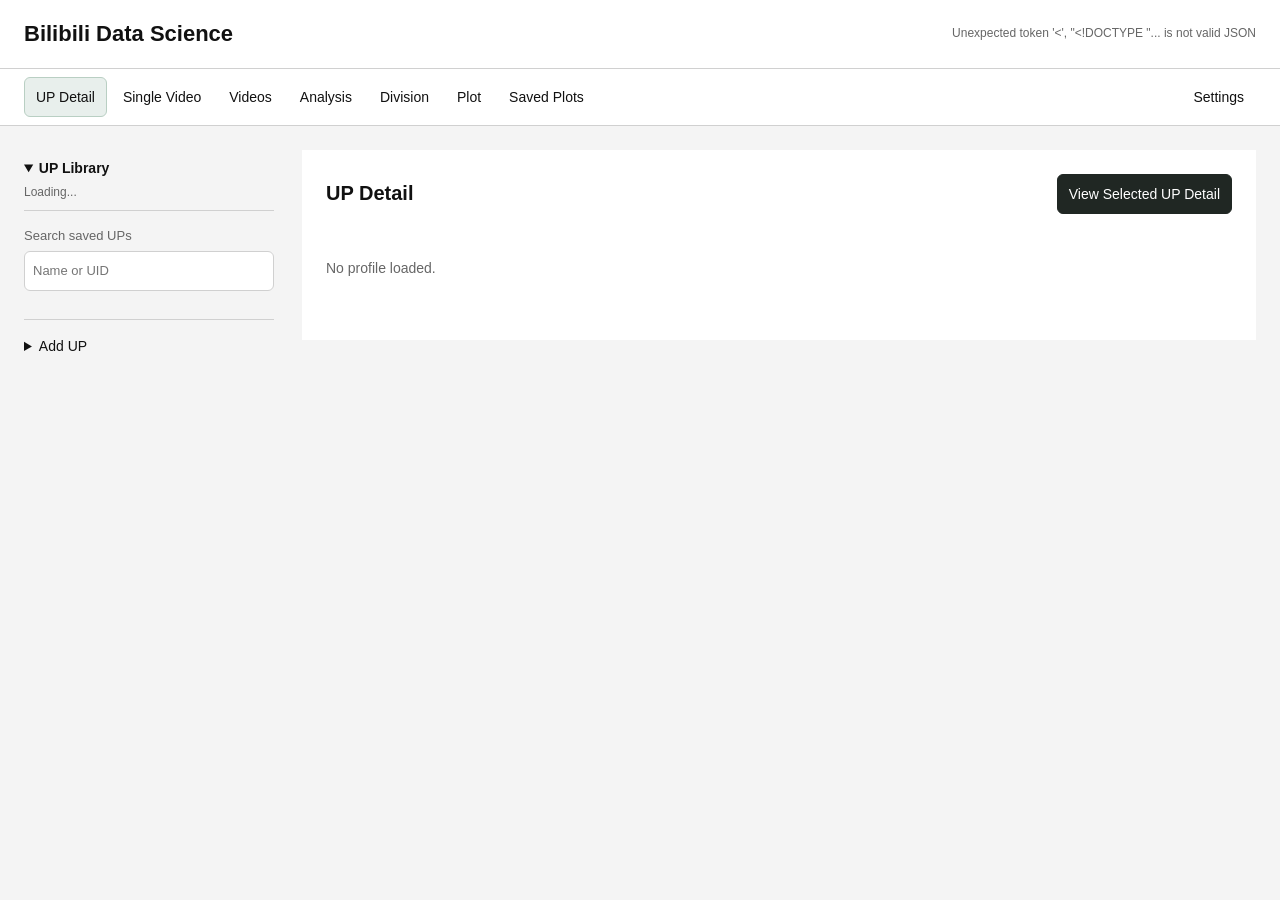
==== templates/dashboard.html @ 92a1ee95 "initial" ====
<!doctype html>
<html lang="en">
<head>
  <meta charset="utf-8">
  <meta name="viewport" content="width=device-width, initial-scale=1">
  <meta name="dev-reload-token" content="__DEV_RELOAD_TOKEN__">
  <title>Bilibili Data Science</title>
  <link rel="stylesheet" href="/static/css/dashboard.css">
</head>
<body>
  <header>
    <h1>Bilibili Data Science</h1>
    <div id="status" class="muted">Loading...</div>
  </header>
  <nav aria-label="Main navigation">
    <button data-panel="up" aria-current="page">UP Detail</button>
    <button data-panel="single-video">Single Video</button>
    <button data-panel="videos">Videos</button>
    <button data-panel="analysis">Analysis</button>
    <button data-panel="division">Division</button>
    <button data-panel="plot">Plot</button>
    <button data-panel="saved-plots">Saved Plots</button>
    <button class="nav-settings" data-panel="settings">Settings</button>
  </nav>
  <main>
    <aside class="stack" aria-label="UP library">
      <details id="up-picker" class="up-picker" open>
        <summary>UP Library <span id="selected" class="muted">Loading...</span></summary>
        <div class="grid">
          <label>Search saved UPs <input id="up-search" placeholder="Name or UID"></label>
          <div id="ups" class="up-list"></div>
        </div>
        <details class="add-up">
          <summary>Add UP</summary>
          <div class="grid">
            <label>Name <input id="new-up-name" placeholder="Display name"></label>
            <label>Space URL or UID <input id="new-up-space" placeholder="https://space.bilibili.com/12345"></label>
            <button id="add-up">Add and Select</button>
          </div>
        </details>
      </details>
    </aside>
    <div class="work">
      <div id="page-feedback" class="progress" role="status" aria-live="polite" hidden></div>
      <section class="selection-card" hidden>
        <h2>Video Selection</h2>
        <div class="grid">
          <label>Selection mode
            <select id="selection-kind">
              <option value="position">Published-time number range</option>
              <option value="published">Published time range</option>
              <option value="metric">Metric value range</option>
            </select>
          </label>
          <div id="selection-position" class="row">
            <label>Start number <input id="position-start" type="number" min="1" value="1"></label>
            <label>End number <input id="position-end" type="number" min="1" value="20"></label>
          </div>
          <div id="selection-published" class="row" hidden>
            <label>Start time <input id="published-start" placeholder="2026-01-01"></label>
            <label>End time <input id="published-end" placeholder="2026-06-05"></label>
          </div>
          <div id="selection-metric" class="row" hidden>
            <label>Metric <select id="metric-field"></select></label>
            <label>Greater than <input id="metric-min" placeholder="100k"></label>
            <label>Less than <input id="metric-max" placeholder="200k"></label>
          </div>
        </div>
        <div id="progress" class="progress" role="status" hidden>Idle.</div>
      </section>
      <section id="panel-up" class="panel active">
        <div class="page-heading"><h2>UP Detail</h2><button id="load-up-detail" class="primary">View Selected UP Detail</button></div>
        <div id="up-detail-result" class="detail-box"></div>
      </section>
      <section id="panel-single-video" class="panel">
        <div class="page-heading"><h2>Single Video Lookup</h2></div>
        <div class="row single-video-form">
          <label>Video link or BV ID
            <input id="single-video-input" placeholder="https://www.bilibili.com/video/BV..." autocomplete="off">
          </label>
          <button id="lookup-single-video" class="primary">Look Up Video</button>
        </div>
        <div id="single-video-progress" class="progress panel-progress" role="status" aria-live="polite" hidden>Idle.</div>
        <div id="single-video-result" class="result" aria-live="polite"></div>
      </section>
      <section id="panel-videos" class="panel">
        <div class="page-heading"><h2>Videos</h2></div>
        <div class="selection-slot"></div>
        <button id="list-videos" class="primary">List Videos</button>
        <div id="videos-progress" class="progress panel-progress" role="status" hidden></div>
        <div id="videos-result" class="result"></div>
      </section>
      <section id="panel-analysis" class="panel">
        <div class="page-heading"><h2>Analysis</h2></div>
        <div class="selection-slot"></div>
        <button id="run-analysis" class="primary">Calculate Mean and Median</button>
        <div id="analysis-progress" class="progress panel-progress" role="status" hidden></div>
        <div id="analysis-result" class="result"></div>
      </section>
      <section id="panel-division" class="panel">
        <div class="page-heading"><h2>Division</h2></div>
        <div class="selection-slot"></div>
        <div class="row controls">
          <label>Mode
            <select id="division-mode">
              <option value="single">Ratio for every selected video</option>
              <option value="aggregate">One ratio for all selected videos</option>
            </select>
          </label>
          <label>Numerator <select id="division-numerator"></select></label>
          <label>Denominator <select id="division-denominator"></select></label>
        </div>
        <button id="run-division" class="primary">Calculate Division</button>
        <div id="division-progress" class="progress panel-progress" role="status" hidden></div>
        <div id="division-result" class="result"></div>
      </section>
      <section id="panel-plot" class="panel">
        <div class="page-heading"><h2>Plot</h2></div>
        <div class="selection-slot"></div>
        <div class="row controls">
          <label>Plot mode
            <select id="plot-mode">
              <option value="field">One video metric</option>
              <option value="quotient">Quotient</option>
            </select>
          </label>
          <label class="plot-field-control">Video metric <select id="plot-field"></select></label>
          <label class="plot-quotient-control" hidden>Numerator <select id="plot-numerator"></select></label>
          <label class="plot-quotient-control" hidden>Denominator <select id="plot-denominator"></select></label>
        </div>
        <button id="run-plot" class="primary">Plot Selected Videos</button>
        <div id="plot-progress" class="progress panel-progress" role="status" aria-live="polite" hidden>Idle.</div>
        <div id="plot-chart" class="chart" tabindex="0" aria-label="Chart"></div>
        <div id="plot-result" class="result"></div>
      </section>
      <section id="panel-saved-plots" class="panel">
        <div class="page-heading"><h2>Saved Plots</h2></div>
        <div id="plots"></div>
      </section>
      <section id="panel-settings" class="panel">
        <div class="page-heading"><h2>Settings</h2></div>
        <div class="settings-columns">
          <div>
            <h3>Sign In</h3>
            <div class="row">
              <button id="start-qr" class="primary">Start QR Sign In</button>
              <button id="check-qr">Check QR Status</button>
              <button id="use-guest">Use Guest Mode</button>
            </div>
            <div id="qr-result" class="result"></div>
          </div>
          <div>
            <h3>Requests</h3>
            <div class="row">
              <label>Requests per second <input id="request-frequency" type="number" min="0.1" step="0.1" value="4"></label>
              <button id="set-frequency">Set Frequency</button>
            </div>
          </div>
        </div>
        <div class="settings-group">
          <h3>Cached Accounts</h3>
          <div id="accounts-result" class="result"></div>
        </div>
        <div class="settings-group">
          <div class="page-heading"><h3>Account Detail</h3><button id="load-account">View Account Detail</button></div>
          <div id="account-result" class="detail-box"></div>
        </div>
        <div class="settings-group">
          <h3>Sign Out &amp; Cache</h3>
          <div class="row">
            <button id="sign-out-keep">Sign Out, Keep Cache</button>
            <button id="sign-out-selected" class="danger">Remove Selected Cache</button>
            <button id="sign-out-all" class="danger">Remove All Caches</button>
          </div>
        </div>
      </section>
    </div>
  </main>
  <script type="module" src="/static/js/app.js"></script>
</body>
</html>
---- static/css/dashboard.css ----
:root {
  color-scheme: light;
  --bg: #f4f4f4;
  --panel: #ffffff;
  --text: #111111;
  --muted: #666666;
  --line: #d0d0d0;
  --accent: #111111;
}
* { box-sizing: border-box; }
body {
  margin: 0;
  font: 14px/1.45 -apple-system, BlinkMacSystemFont, "Segoe UI", sans-serif;
  color: var(--text);
  background: var(--bg);
}
header, nav { background: var(--panel); border-bottom: 1px solid var(--line); }
header { padding: 18px 24px; display: flex; flex-wrap: wrap; gap: 8px 28px; align-items: center; }
#status { margin-left: auto; max-width: 620px; font-size: 12px; overflow-wrap: anywhere; }
h1, h2, h3 { margin: 0; }
h1 { font-size: 22px; font-weight: 650; }
h2 { font-size: 16px; font-weight: 650; }
h3 { font-size: 14px; font-weight: 650; margin: 16px 0 8px; }
nav {
  display: flex;
  gap: 4px;
  padding: 8px 24px;
  position: sticky;
  top: 0;
  z-index: 2;
}
nav button {
  min-height: 40px;
  border-color: transparent;
  white-space: nowrap;
}
main { display: grid; grid-template-columns: 250px minmax(0, 1fr); gap: 28px; padding: 24px; max-width: 1600px; margin: auto; }
section { min-width: 0; }
.page-heading { display: flex; flex-wrap: wrap; gap: 12px 24px; align-items: center; justify-content: space-between; margin-bottom: 20px; }
.page-heading h2 { font-size: 20px; }
.panel { background: var(--panel); padding: 24px; }
.selection-card { border-block: 1px solid var(--line); background: #fafafa; padding: 16px 0; margin-bottom: 20px; }
.selection-card h2 { font-size: 13px; margin-bottom: 12px; color: var(--muted); }
.selection-card > .grid { grid-template-columns: minmax(180px, 1fr) minmax(0, 2fr); align-items: start; }
.selection-slot:empty { display: none; }
.settings-group { border-top: 1px solid var(--line); padding-top: 20px; margin-top: 24px; }
.settings-group h3 { margin: 0 0 12px; }
.settings-columns { display: grid; grid-template-columns: repeat(2, minmax(0, 1fr)); gap: 24px; }
.muted { color: var(--muted); }
.stack { min-width: 0; }
.up-picker { position: sticky; top: 80px; }
summary { cursor: pointer; padding-block: 8px; }
.up-picker > summary { border-bottom: 1px solid var(--line); margin-bottom: 16px; font-weight: 650; }
#selected { display: block; font-size: 12px; font-weight: 400; margin-top: 6px; overflow-wrap: anywhere; }
.add-up { border-top: 1px solid var(--line); margin-top: 16px; padding-top: 8px; }
.add-up .grid { margin-top: 12px; }
.work { min-width: 0; }
.grid { display: grid; gap: 12px; }
.row { display: flex; flex-wrap: wrap; gap: 12px; align-items: end; }
.row > label { flex: 1 1 160px; }
.controls { padding-bottom: 16px; }
.nav-settings { margin-left: auto; }
.actions { display: flex; flex-wrap: wrap; gap: 12px; align-items: center; margin-top: 12px; }
label { display: grid; gap: 6px; color: var(--muted); min-width: 0; font-size: 13px; }
input, select {
  width: 100%; min-width: 0; min-height: 40px;
  border: 1px solid var(--line);
  border-radius: 6px;
  padding: 6px 8px;
  background: #ffffff;
  color: var(--text);
  font: inherit;
}
.detail-box {
  width: 100%;
  overflow-wrap: anywhere;
}
.detail-list { display: grid; grid-template-columns: repeat(2, minmax(0, 1fr)); gap: 20px 28px; margin: 0; }
.detail-list > div { border-bottom: 1px solid var(--line); padding-bottom: 12px; min-width: 0; }
.detail-list dt { color: var(--muted); font-size: 12px; }
.detail-list dd { margin: 6px 0 0; white-space: pre-wrap; font-variant-numeric: tabular-nums; }
.single-video-form { margin-top: 14px; }
.single-video-form label { flex: 1 1 320px; min-width: 0; }
.single-video-form input { width: 100%; min-width: 0; }
main.wide-mode { grid-template-columns: minmax(0, 1fr); max-width: 1240px; }
main.wide-mode > .stack { display: none; }
#single-video-result { max-height: none; overflow: visible; }
.single-video-result { margin-top: 24px; overflow-wrap: anywhere; }
.single-video-heading { display: flex; flex-wrap: wrap; align-items: start; gap: 12px 24px; }
.single-video-heading > div { flex: 1 1 280px; min-width: 0; }
.single-video-heading h3 { font-size: 20px; line-height: 1.4; margin: 0 0 6px; }
.single-video-heading p { margin: 0; }
.single-video-heading a { padding-block: 6px; }
.single-video-stats, .single-video-metadata { display: grid; gap: 16px 24px; margin: 12px 0 0; }
.single-video-stats { grid-template-columns: repeat(3, minmax(0, 1fr)); }
.single-video-metadata { grid-template-columns: repeat(2, minmax(0, 1fr)); }
.single-video-stats > div, .single-video-metadata > div { min-width: 0; }
.single-video-result dt { color: var(--muted); font-size: 13px; }
.single-video-result dd { margin: 4px 0 0; font-variant-numeric: tabular-nums; }
.single-video-stats dd { font-size: 22px; font-weight: 600; }
.single-video-group { border-top: 1px solid var(--line); margin-top: 24px; padding-top: 16px; }
.single-video-group h3 { margin: 0 0 12px; }
.single-video-description { white-space: pre-wrap; overflow-wrap: anywhere; }
.error-message { color: #9f1c1c; }
.up-list { display: grid; max-height: 55vh; overflow: auto; }
.up {
  display: grid;
  grid-template-columns: minmax(0, 1fr) auto;
  gap: 4px 8px;
  padding: 12px 8px;
  border-bottom: 1px solid var(--line);
}
.up strong, .up span { overflow-wrap: anywhere; }
.up span { font-size: 11px; grid-column: 1; }
.up button { grid-column: 2; grid-row: 1 / 3; align-self: center; font-size: 12px; padding-inline: 7px; }
.up.active { background: #e8efec; border-left: 3px solid #31614e; }
button {
  width: fit-content;
  border: 1px solid var(--accent);
  border-radius: 6px;
  background: #ffffff;
  color: #111111;
  padding: 7px 11px;
  margin: 0;
  min-height: 40px; max-width: 100%;
  cursor: pointer;
  font: inherit;
}
nav button { margin: 0; }
.panel > button { margin-block: 4px 16px; }
.primary { background: #202723; color: #ffffff; border-color: #202723; }
.primary:hover { background: #37463d; }
.danger { color: #9f1c1c; border-color: #d9b6b6; }
button:disabled { opacity: 0.55; cursor: wait; }
:focus-visible { outline: 2px solid #31614e; outline-offset: 3px; }
button:hover { background: #eeeeee; }
button[aria-current="page"] { background: #e8efec; border-color: #b9cfc3; }
table {
  width: 100%;
  border-collapse: collapse;
  font-size: 13px;
}
th, td {
  border-bottom: 1px solid var(--line);
  padding: 12px;
  text-align: left;
  vertical-align: top;
}
th { background: #f1f3f2; position: sticky; top: 0; z-index: 1; white-space: nowrap; font-size: 12px; }
td { overflow-wrap: anywhere; min-width: 95px; }
td.numeric { text-align: right; font-variant-numeric: tabular-nums; white-space: nowrap; }
tbody tr:hover { background: #f8faf9; }
.result table { min-width: 560px; }
#videos-result table { min-width: 1080px; }
#videos-result td:first-child, #division-result td:first-child, #plot-result td:first-child { min-width: 200px; max-width: 350px; }
#videos-result td:nth-child(2), #plot-result td:nth-child(2) { min-width: 165px; }
code {
  padding: 2px 5px;
  border-radius: 4px;
  background: #eeeeee;
}
.chart {
  width: 100%;
  background: #ffffff;
  margin-block: 20px;
  overflow: auto;
}
.chart:empty { display: none; }
.chart svg { display: block; width: 100%; min-width: 760px; height: auto; aspect-ratio: 1040 / 430; }
.panel { display: none; }
.panel.active { display: block; }
.result { overflow: auto; max-height: 70vh; margin-top: 16px; }
.result:empty, .detail-box:empty { display: none; }
.empty-state { padding: 24px 0; color: var(--muted); }
.progress {
  min-height: 40px;
  border: 1px solid var(--line);
  border-radius: 6px;
  padding: 7px 9px;
  margin-top: 12px;
  background: #fafafa;
  color: var(--muted);
  overflow-wrap: anywhere;
}
.panel-progress {
  margin: 10px 0 12px;
}
.progress.error-message { color: #9f1c1c; border-color: #d9b6b6; background: #fff6f6; }
.plot-field-control[hidden],
.plot-quotient-control[hidden] { display: none !important; }
.saved-plots-grid {
  display: grid;
  grid-template-columns: repeat(auto-fit, minmax(min(100%, 280px), 1fr));
  gap: 20px;
  align-items: start;
}
.saved-plot {
  display: grid;
  gap: 8px;
  padding: 10px;
  border: 1px solid var(--line);
  border-radius: 6px;
  background: #fafafa;
}
.saved-plot img {
  display: block;
  width: 100%;
  aspect-ratio: 13 / 7;
  object-fit: contain;
  border: 1px solid var(--line);
  background: #ffffff;
}
.saved-plot footer {
  display: grid;
  gap: 4px;
  color: var(--muted);
  overflow-wrap: anywhere;
}
#qr-result img { max-width: min(220px, 100%); height: auto; }
[hidden] { display: none !important; }
@media (max-width: 1050px) {
  main { grid-template-columns: minmax(0, 1fr); gap: 16px; }
  .up-picker { position: static; }
  .up-list { max-height: 240px; }
  .up-picker > summary { margin-bottom: 0; }
  .up-picker[open] > summary { margin-bottom: 16px; }
}
@media (max-width: 700px) {
  header { padding: 16px; }
  #status { margin-left: 0; }
  nav { display: grid; grid-template-columns: repeat(4, minmax(0, 1fr)); padding: 8px; }
  nav button { width: 100%; min-width: 0; padding: 6px 2px; white-space: normal; font-size: 12px; }
  .nav-settings { margin-left: 0; }
  main { padding: 16px; }
  .panel { padding: 16px; }
  .selection-card > .grid, .settings-columns { grid-template-columns: minmax(0, 1fr); }
  .page-heading { align-items: start; }
}
@media (max-width: 480px) {
  .single-video-stats { grid-template-columns: repeat(2, minmax(0, 1fr)); }
  .single-video-metadata { grid-template-columns: minmax(0, 1fr); }
  .detail-list { grid-template-columns: minmax(0, 1fr); }
}
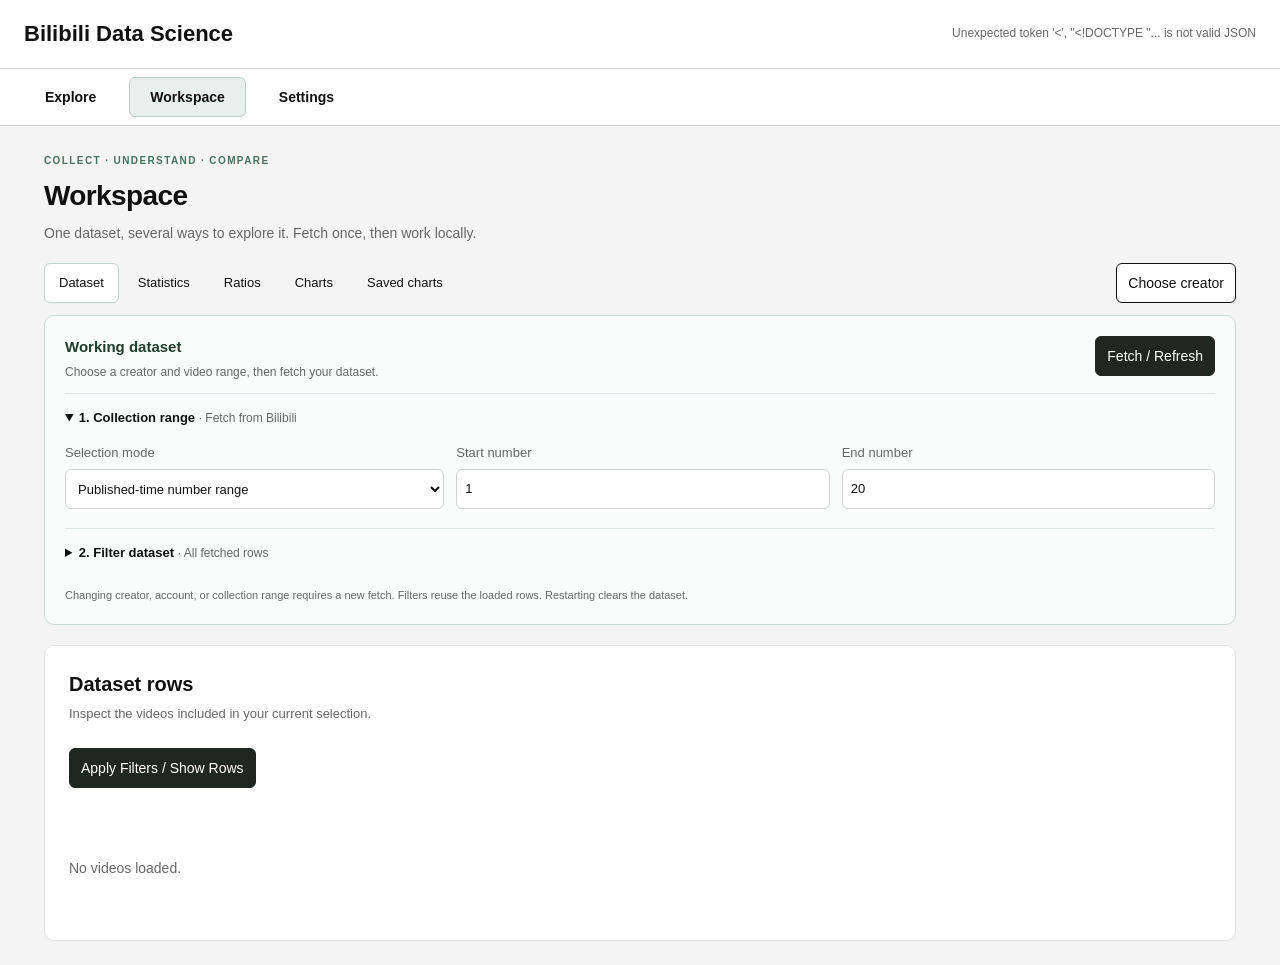
==== commit 40feca74: "main" ====
--- a/templates/dashboard.html
+++ b/templates/dashboard.html
@@ -12,38 +12,48 @@
     <h1>Bilibili Data Science</h1>
     <div id="status" class="muted">Loading...</div>
   </header>
-  <nav aria-label="Main navigation">
-    <button data-panel="up" aria-current="page">UP Detail</button>
-    <button data-panel="single-video">Single Video</button>
-    <button data-panel="videos">Videos</button>
-    <button data-panel="analysis">Analysis</button>
-    <button data-panel="division">Division</button>
-    <button data-panel="plot">Plot</button>
-    <button data-panel="saved-plots">Saved Plots</button>
-    <button class="nav-settings" data-panel="settings">Settings</button>
+  <nav class="main-nav" aria-label="Main navigation">
+    <button data-section="explore">Explore</button>
+    <button data-section="workspace" aria-current="page">Workspace</button>
+    <button data-section="settings">Settings</button>
   </nav>
   <main>
-    <aside class="stack" aria-label="UP library">
-      <details id="up-picker" class="up-picker" open>
-        <summary>UP Library <span id="selected" class="muted">Loading...</span></summary>
-        <div class="grid">
-          <label>Search saved UPs <input id="up-search" placeholder="Name or UID"></label>
-          <div id="ups" class="up-list"></div>
-        </div>
-        <details class="add-up">
-          <summary>Add UP</summary>
-          <div class="grid">
-            <label>Name <input id="new-up-name" placeholder="Display name"></label>
-            <label>Space URL or UID <input id="new-up-space" placeholder="https://space.bilibili.com/12345"></label>
-            <button id="add-up">Add and Select</button>
-          </div>
-        </details>
-      </details>
-    </aside>
     <div class="work">
       <div id="page-feedback" class="progress" role="status" aria-live="polite" hidden></div>
-      <section class="selection-card" hidden>
-        <h2>Video Selection</h2>
+      <div class="workspace-heading">
+        <div><p id="section-eyebrow" class="eyebrow">COLLECT · UNDERSTAND · COMPARE</p><h2 id="section-title">Workspace</h2>
+        <p id="section-description" class="muted">One dataset, several ways to explore it. Fetch once, then work locally.</p></div>
+      </div>
+      <div class="workspace-tool-row">
+      <nav class="tool-nav" aria-label="Workspace tools" data-tools="workspace">
+        <button data-panel="videos" aria-current="page">Dataset</button>
+        <button data-panel="analysis">Statistics</button>
+        <button data-panel="division">Ratios</button>
+        <button data-panel="plot">Charts</button>
+        <button data-panel="saved-plots">Saved charts</button>
+      </nav>
+      <nav class="tool-nav" aria-label="Explore tools" data-tools="explore" hidden>
+        <button data-panel="creators">Creators</button>
+        <button data-panel="creator">Creator profile</button>
+        <button data-panel="single-video">Single video</button>
+      </nav>
+          <div class="creator-switcher">
+            <button id="open-library" type="button" aria-expanded="false" aria-controls="creator-menu">Choose creator</button>
+            <div id="creator-menu" class="creator-menu" hidden>
+              <label>Find a creator <input id="creator-search" type="search" placeholder="Name or UID" autocomplete="off"></label>
+              <div id="creator-menu-feedback" class="progress" role="status" aria-live="polite" hidden></div>
+              <div id="creator-options" class="creator-options"></div>
+              <button id="manage-creators" type="button">Add / manage creators</button>
+            </div>
+          </div>
+      </div>
+      <div class="menu-history"><button id="menu-back" type="button" hidden>← Back</button><span id="menu-back-hint" class="muted" hidden>Click unused page space to go back.</span></div>
+      <section class="selection-card" aria-label="Working dataset">
+        <div class="dataset-heading"><div><h2>Working dataset</h2>
+        <p id="dataset-status" class="muted" role="status">Choose a creator and video range, then fetch your dataset.</p></div>
+        <button id="fetch-dataset" type="button" class="primary">Fetch / Refresh</button></div>
+        <details id="dataset-source" open>
+        <summary>1. Collection range <span class="muted">· Fetch from Bilibili</span></summary>
         <div class="grid">
           <label>Selection mode
             <select id="selection-kind">
@@ -66,11 +76,32 @@
             <label>Less than <input id="metric-max" placeholder="200k"></label>
           </div>
         </div>
+        </details>
+        <details id="dataset-filters">
+        <summary>2. Filter dataset <span id="filter-summary" class="muted">· All fetched rows</span></summary>
+        <div class="row"><label>Minimum views (inclusive)<input id="local-min-views" type="number" min="0" step="1" placeholder="No minimum"></label><label>Maximum views (inclusive)<input id="local-max-views" type="number" min="0" step="1" placeholder="No maximum"></label></div>
+        <p class="muted">Local filters apply to the fetched selection without requests. Leave blank to include all fetched rows.</p>
+        </details>
+        <p class="dataset-help muted">Changing creator, account, or collection range requires a new fetch. Filters reuse the loaded rows. Restarting clears the dataset.</p>
         <div id="progress" class="progress" role="status" hidden>Idle.</div>
       </section>
-      <section id="panel-up" class="panel active">
-        <div class="page-heading"><h2>UP Detail</h2><button id="load-up-detail" class="primary">View Selected UP Detail</button></div>
-        <div id="up-detail-result" class="detail-box"></div>
+      <section id="panel-creators" class="panel">
+        <div class="page-heading"><div><h2>Creators</h2><p class="muted">Find, select, or add a creator for your workspace.</p></div></div>
+        <p id="selected" class="muted" role="status">No creator selected.</p>
+        <label>Search saved creators <input id="creator-library-search" type="search" placeholder="Name or UID"></label>
+        <div id="creators" class="creator-list"></div>
+        <details id="add-creator-form" class="add-creator">
+          <summary>Add creator</summary>
+          <div class="grid">
+            <label>Name <input id="new-creator-name" placeholder="Display name"></label>
+            <label>Space URL or UID <input id="new-creator-space" placeholder="https://space.bilibili.com/12345"></label>
+            <button id="add-creator">Add and Select</button>
+          </div>
+        </details>
+      </section>
+      <section id="panel-creator" class="panel">
+        <div class="page-heading"><h2>Creator profile</h2><button id="load-creator-detail" class="primary">View Selected Creator Detail</button></div>
+        <div id="creator-detail-result" class="detail-box"></div>
       </section>
       <section id="panel-single-video" class="panel">
         <div class="page-heading"><h2>Single Video Lookup</h2></div>
@@ -78,28 +109,26 @@
           <label>Video link or BV ID
             <input id="single-video-input" placeholder="https://www.bilibili.com/video/BV..." autocomplete="off">
           </label>
-          <button id="lookup-single-video" class="primary">Look Up Video</button>
+          <button id="lookup-single-video" class="primary">Fetch Video</button>
         </div>
         <div id="single-video-progress" class="progress panel-progress" role="status" aria-live="polite" hidden>Idle.</div>
         <div id="single-video-result" class="result" aria-live="polite"></div>
       </section>
-      <section id="panel-videos" class="panel">
-        <div class="page-heading"><h2>Videos</h2></div>
-        <div class="selection-slot"></div>
-        <button id="list-videos" class="primary">List Videos</button>
+      <section id="panel-videos" class="panel active">
+        <div class="page-heading"><div><h2>Dataset rows</h2><p class="muted">Inspect the videos included in your current selection.</p></div></div>
+        <button id="list-videos" class="primary">Apply Filters / Show Rows</button>
         <div id="videos-progress" class="progress panel-progress" role="status" hidden></div>
         <div id="videos-result" class="result"></div>
       </section>
       <section id="panel-analysis" class="panel">
-        <div class="page-heading"><h2>Analysis</h2></div>
-        <div class="selection-slot"></div>
-        <button id="run-analysis" class="primary">Calculate Mean and Median</button>
+        <div class="page-heading"><div><h2>Statistics &amp; engagement</h2><p class="muted">Understand the distribution, spot unusual results, and compare interaction ratios.</p></div></div>
+        <div class="row controls"><label>Distribution metric <select id="analysis-field"></select></label>
+        <button id="run-analysis" class="primary">Analyze Dataset</button></div>
         <div id="analysis-progress" class="progress panel-progress" role="status" hidden></div>
         <div id="analysis-result" class="result"></div>
       </section>
       <section id="panel-division" class="panel">
-        <div class="page-heading"><h2>Division</h2></div>
-        <div class="selection-slot"></div>
+        <div class="page-heading"><div><h2>Custom ratios</h2><p class="muted">Compare two metrics per video or across eligible rows.</p></div></div>
         <div class="row controls">
           <label>Mode
             <select id="division-mode">
@@ -110,13 +139,12 @@
           <label>Numerator <select id="division-numerator"></select></label>
           <label>Denominator <select id="division-denominator"></select></label>
         </div>
-        <button id="run-division" class="primary">Calculate Division</button>
+        <button id="run-division" class="primary">Calculate Ratio</button>
         <div id="division-progress" class="progress panel-progress" role="status" hidden></div>
         <div id="division-result" class="result"></div>
       </section>
       <section id="panel-plot" class="panel">
-        <div class="page-heading"><h2>Plot</h2></div>
-        <div class="selection-slot"></div>
+        <div class="page-heading"><div><h2>Charts</h2><p class="muted">Explore metrics by publication date and save a chart when you need it.</p></div></div>
         <div class="row controls">
           <label>Plot mode
             <select id="plot-mode">
@@ -130,11 +158,35 @@
         </div>
         <button id="run-plot" class="primary">Plot Selected Videos</button>
         <div id="plot-progress" class="progress panel-progress" role="status" aria-live="polite" hidden>Idle.</div>
-        <div id="plot-chart" class="chart" tabindex="0" aria-label="Chart"></div>
-        <div id="plot-result" class="result"></div>
+        <div id="plot-workspace" hidden>
+          <div class="plot-heading">
+            <div><h3 id="plot-title">Plot</h3><p id="plot-context" class="muted"></p></div>
+            <button id="save-plot" title="Save the full plot to Saved Plots" disabled><span data-plot-icon="save"></span>Save PNG</button>
+          </div>
+          <p id="plot-save-status" class="muted" role="status"></p>
+          <dl id="plot-summary" class="plot-summary"></dl>
+          <div class="plot-toolbar">
+            <div class="plot-ranges" role="group" aria-label="Published-time range">
+              <button data-plot-range="30" aria-pressed="false" disabled>1M</button>
+              <button data-plot-range="90" aria-pressed="false" disabled>3M</button>
+              <button data-plot-range="365" aria-pressed="false" disabled>1Y</button>
+              <button data-plot-range="all" aria-pressed="true" disabled>All</button>
+            </div>
+            <select id="plot-style" aria-label="Chart style"><option value="line">Line</option><option value="bar">Bars</option></select>
+            <div class="plot-tools" role="group" aria-label="Chart tools">
+              <button id="plot-zoom-in" class="icon-button" title="Zoom in" aria-label="Zoom in" disabled><span data-plot-icon="zoom-in"></span></button>
+              <button id="plot-zoom-out" class="icon-button" title="Zoom out" aria-label="Zoom out" disabled><span data-plot-icon="zoom-out"></span></button>
+              <button id="plot-reset" class="icon-button" title="Reset chart range" aria-label="Reset chart range" disabled><span data-plot-icon="reset"></span></button>
+              <button id="download-plot" class="icon-button" title="Download current chart view" aria-label="Download current chart view" disabled><span data-plot-icon="download"></span></button>
+            </div>
+          </div>
+          <div id="plot-chart" class="chart" tabindex="0" aria-label="Chart"></div>
+          <div id="plot-inspection" class="plot-inspection"></div>
+        </div>
+        <details class="plot-data"><summary id="plot-data-label">Data</summary><div id="plot-result" class="result"></div></details>
       </section>
       <section id="panel-saved-plots" class="panel">
-        <div class="page-heading"><h2>Saved Plots</h2></div>
+        <div class="page-heading"><h2>Saved charts</h2></div>
         <div id="plots"></div>
       </section>
       <section id="panel-settings" class="panel">
--- a/static/css/dashboard.css
+++ b/static/css/dashboard.css
@@ -10,6 +10,7 @@
 * { box-sizing: border-box; }
 body {
   margin: 0;
+  min-height: 100vh;
   font: 14px/1.45 -apple-system, BlinkMacSystemFont, "Segoe UI", sans-serif;
   color: var(--text);
   background: var(--bg);
@@ -34,7 +35,7 @@
   border-color: transparent;
   white-space: nowrap;
 }
-main { display: grid; grid-template-columns: 250px minmax(0, 1fr); gap: 28px; padding: 24px; max-width: 1600px; margin: auto; }
+main { display: grid; grid-template-columns: minmax(0, 1fr); gap: 28px; padding: 24px; max-width: 1240px; margin: auto; }
 section { min-width: 0; }
 .page-heading { display: flex; flex-wrap: wrap; gap: 12px 24px; align-items: center; justify-content: space-between; margin-bottom: 20px; }
 .page-heading h2 { font-size: 20px; }
@@ -42,18 +43,15 @@
 .selection-card { border-block: 1px solid var(--line); background: #fafafa; padding: 16px 0; margin-bottom: 20px; }
 .selection-card h2 { font-size: 13px; margin-bottom: 12px; color: var(--muted); }
 .selection-card > .grid { grid-template-columns: minmax(180px, 1fr) minmax(0, 2fr); align-items: start; }
-.selection-slot:empty { display: none; }
 .settings-group { border-top: 1px solid var(--line); padding-top: 20px; margin-top: 24px; }
 .settings-group h3 { margin: 0 0 12px; }
 .settings-columns { display: grid; grid-template-columns: repeat(2, minmax(0, 1fr)); gap: 24px; }
 .muted { color: var(--muted); }
 .stack { min-width: 0; }
-.up-picker { position: sticky; top: 80px; }
 summary { cursor: pointer; padding-block: 8px; }
-.up-picker > summary { border-bottom: 1px solid var(--line); margin-bottom: 16px; font-weight: 650; }
-#selected { display: block; font-size: 12px; font-weight: 400; margin-top: 6px; overflow-wrap: anywhere; }
-.add-up { border-top: 1px solid var(--line); margin-top: 16px; padding-top: 8px; }
-.add-up .grid { margin-top: 12px; }
+#selected { display: block; font-size: 12px; font-weight: 400; margin-top: 6px; white-space: nowrap; overflow: hidden; text-overflow: ellipsis; }
+.add-creator { border-top: 1px solid var(--line); margin-top: 16px; padding-top: 8px; }
+.add-creator .grid { margin-top: 12px; }
 .work { min-width: 0; }
 .grid { display: grid; gap: 12px; }
 .row { display: flex; flex-wrap: wrap; gap: 12px; align-items: end; }
@@ -82,8 +80,6 @@
 .single-video-form { margin-top: 14px; }
 .single-video-form label { flex: 1 1 320px; min-width: 0; }
 .single-video-form input { width: 100%; min-width: 0; }
-main.wide-mode { grid-template-columns: minmax(0, 1fr); max-width: 1240px; }
-main.wide-mode > .stack { display: none; }
 #single-video-result { max-height: none; overflow: visible; }
 .single-video-result { margin-top: 24px; overflow-wrap: anywhere; }
 .single-video-heading { display: flex; flex-wrap: wrap; align-items: start; gap: 12px 24px; }
@@ -102,18 +98,18 @@
 .single-video-group h3 { margin: 0 0 12px; }
 .single-video-description { white-space: pre-wrap; overflow-wrap: anywhere; }
 .error-message { color: #9f1c1c; }
-.up-list { display: grid; max-height: 55vh; overflow: auto; }
-.up {
+.creator-list { display: grid; max-height: 55vh; overflow: auto; }
+.creator {
   display: grid;
   grid-template-columns: minmax(0, 1fr) auto;
   gap: 4px 8px;
   padding: 12px 8px;
   border-bottom: 1px solid var(--line);
 }
-.up strong, .up span { overflow-wrap: anywhere; }
-.up span { font-size: 11px; grid-column: 1; }
-.up button { grid-column: 2; grid-row: 1 / 3; align-self: center; font-size: 12px; padding-inline: 7px; }
-.up.active { background: #e8efec; border-left: 3px solid #31614e; }
+.creator strong, .creator span { overflow-wrap: anywhere; }
+.creator span { font-size: 11px; grid-column: 1; }
+.creator button { grid-column: 2; grid-row: 1 / 3; align-self: center; font-size: 12px; padding-inline: 7px; }
+.creator.active { background: #e8efec; box-shadow: inset 3px 0 #31614e; }
 button {
   width: fit-content;
   border: 1px solid var(--accent);
@@ -160,13 +156,36 @@
   background: #eeeeee;
 }
 .chart {
+  position: relative;
+  overflow: hidden;
   width: 100%;
+  height: 480px;
   background: #ffffff;
-  margin-block: 20px;
-  overflow: auto;
-}
-.chart:empty { display: none; }
-.chart svg { display: block; width: 100%; min-width: 760px; height: auto; aspect-ratio: 1040 / 430; }
+  margin-block: 8px;
+}
+.plot-heading { display: flex; flex-wrap: wrap; align-items: center; justify-content: space-between; gap: 12px; margin-top: 24px; }
+.plot-heading > div { min-width: 0; flex: 1 1 180px; overflow-wrap: anywhere; }
+.plot-heading h3 { margin: 0; font-size: 18px; }
+.plot-heading p { margin: 4px 0 0; }
+#save-plot { display: inline-flex; align-items: center; gap: 7px; }
+[data-plot-icon] { display: inline-flex; }
+[data-plot-icon] svg { width: 18px; height: 18px; }
+#plot-save-status { min-height: 21px; margin: 8px 0; overflow-wrap: anywhere; }
+.plot-summary { display: grid; grid-template-columns: repeat(4, minmax(0, 1fr)); gap: 12px; margin: 16px 0; }
+.plot-summary > div { min-width: 0; }
+.plot-summary dt { font-size: 12px; color: var(--muted); }
+.plot-summary dd { margin: 4px 0 0; font-size: 18px; font-weight: 600; font-variant-numeric: tabular-nums; overflow-wrap: anywhere; }
+.plot-toolbar { display: flex; flex-wrap: wrap; align-items: center; gap: 8px 16px; border-block: 1px solid var(--line); padding: 10px 0; }
+.plot-ranges, .plot-tools { display: flex; gap: 4px; }
+.plot-ranges button { border: 0; border-radius: 2px; padding-inline: 10px; }
+.plot-ranges button[aria-pressed="true"] { background: #e8efec; color: #245841; }
+#plot-style { width: 85px; }
+.plot-tools { margin-left: auto; }
+.icon-button { display: inline-flex; align-items: center; justify-content: center; width: 40px; height: 40px; padding: 0; border-color: var(--line); }
+.plot-inspection { min-height: 56px; border-top: 1px solid var(--line); padding-top: 8px; font-variant-numeric: tabular-nums; }
+.plot-inspection strong, .plot-inspection span { display: block; white-space: nowrap; overflow: hidden; text-overflow: ellipsis; }
+.plot-inspection span { color: var(--muted); font-size: 12px; }
+.plot-data { border-top: 1px solid var(--line); margin-top: 20px; }
 .panel { display: none; }
 .panel.active { display: block; }
 .result { overflow: auto; max-height: 70vh; margin-top: 16px; }
@@ -220,10 +239,7 @@
 [hidden] { display: none !important; }
 @media (max-width: 1050px) {
   main { grid-template-columns: minmax(0, 1fr); gap: 16px; }
-  .up-picker { position: static; }
-  .up-list { max-height: 240px; }
-  .up-picker > summary { margin-bottom: 0; }
-  .up-picker[open] > summary { margin-bottom: 16px; }
+  .creator-list { max-height: 240px; }
 }
 @media (max-width: 700px) {
   header { padding: 16px; }
@@ -237,7 +253,80 @@
   .page-heading { align-items: start; }
 }
 @media (max-width: 480px) {
+  .chart { height: 380px; }
+  .plot-summary { grid-template-columns: repeat(2, minmax(0, 1fr)); }
+  .plot-tools { margin-left: 0; }
   .single-video-stats { grid-template-columns: repeat(2, minmax(0, 1fr)); }
   .single-video-metadata { grid-template-columns: minmax(0, 1fr); }
   .detail-list { grid-template-columns: minmax(0, 1fr); }
 }
+
+/* Analysis uses inline charts and never generates image files. */
+.analysis-table { overflow-x: auto; margin: 1rem 0; }
+.analysis-charts { display: grid; gap: 1rem; grid-template-columns: repeat(auto-fit, minmax(min(100%, 320px), 1fr)); }
+.analysis-charts figure { margin: 0; min-width: 0; padding: 1rem; border: 1px solid #d7dfdc; border-radius: 8px; }
+.analysis-charts figcaption { font-weight: 600; margin-bottom: .5rem; }
+.analysis-charts svg { width: 100%; height: auto; color: #32786a; }
+.analysis-charts svg text { fill: currentColor; font-size: 13px; }
+#analysis-result { overflow: visible; }
+#analysis-result h3 { margin-top: 1.5rem; }
+
+/* Navigation groups functions around the dataset workflow. */
+.main-nav { gap: 12px; }
+.main-nav button { padding-inline: 20px; font-weight: 600; }
+.workspace-heading { display: flex; align-items: flex-start; justify-content: space-between; gap: 16px; margin: 4px 0 20px; }
+.workspace-heading h2 { font-size: 28px; letter-spacing: -.6px; }
+.workspace-heading p { margin: 6px 0 0; max-width: 680px; }
+.workspace-heading .eyebrow { color: #46715e; font-size: 10px; font-weight: 700; letter-spacing: 1.4px; margin: 0 0 8px; }
+.memory-badge { flex-shrink: 0; border: 1px solid #c4d7cd; border-radius: 20px; color: #315c47; background: #edf4ef; padding: 5px 10px; font-size: 11px; margin-top: 8px; }
+.tool-nav { position: static; z-index: auto; display: flex; flex-wrap: wrap; gap: 4px; padding: 0 0 12px; background: transparent; border: 0; }
+.tool-nav button { border-color: transparent; background: transparent; padding-inline: 14px; font-size: 13px; }
+.tool-nav button[aria-current="page"] { background: #fff; border-color: #c5d3cc; box-shadow: 0 1px 2px #00000006; }
+.selection-card { border: 1px solid #cbd9d1; background: #f9fcfa; padding: 20px; margin-bottom: 20px; border-radius: 10px; }
+.dataset-heading { display: flex; align-items: flex-start; justify-content: space-between; gap: 16px; }
+.dataset-heading > div { flex: 1; min-width: 0; }
+.dataset-heading h2 { color: #203b2d; font-size: 15px; margin: 0; }
+.dataset-heading p { margin: 6px 0 12px; font-size: 12px; overflow-wrap: anywhere; }
+.dataset-heading button { flex-shrink: 0; }
+.selection-card details { border-top: 1px solid #dde6e0; padding-block: 3px; }
+.selection-card summary { font-size: 13px; font-weight: 600; padding-block: 12px; }
+.selection-card summary span { font-weight: 400; font-size: 12px; }
+.selection-card details > .grid { grid-template-columns: minmax(180px, 1fr) minmax(0, 2fr); align-items: start; padding: 4px 0 16px; }
+.selection-card details > .row { padding-top: 4px; }
+.dataset-help { margin: 10px 0 0; font-size: 11px; }
+.panel { border: 1px solid #e0e4e1; border-radius: 10px; }
+.page-heading p { margin: 6px 0 0; font-size: 13px; }
+#analysis-result { max-height: none; }
+@media (max-width: 700px) {
+  .main-nav { display: flex; gap: 6px; padding: 8px 16px; }
+  .main-nav button { width: auto; flex: 1; padding-inline: 10px; font-size: 13px; }
+  .tool-nav { display: flex; padding: 0 0 12px; gap: 4px; }
+  .tool-nav button { width: auto; padding: 7px 10px; font-size: 12px; }
+  .workspace-heading { flex-wrap: wrap; gap: 4px; }
+  .workspace-heading h2 { font-size: 24px; }
+  .memory-badge { margin-block: 6px; }
+  .selection-card { padding: 16px; }
+  .selection-card details > .grid { grid-template-columns: minmax(0, 1fr); }
+  .dataset-heading { flex-wrap: wrap; gap: 4px; }
+  .dataset-heading > div { flex-basis: 100%; }
+  .dataset-heading button { margin-bottom: 12px; }
+}
+
+/* Creator switching stays anchored above a centered workspace. */
+.workspace-heading > div:first-child { flex: 1; min-width: 0; }
+.workspace-tool-row { display: flex; flex-wrap: wrap; align-items: flex-start; gap: 8px 16px; margin-bottom: 12px; }
+.workspace-tool-row .tool-nav { flex: 1 1 auto; padding-bottom: 0; }
+.creator-switcher { position: relative; flex: 0 1 240px; min-width: 0; max-width: 100%; margin-left: auto; display: flex; justify-content: flex-end; }
+#open-library { max-width: 100%; overflow: hidden; text-overflow: ellipsis; white-space: nowrap; }
+.creator-menu { position: absolute; right: 0; top: calc(100% + 8px); z-index: 5; width: min(340px, calc(100vw - 32px)); border: 1px solid var(--line); border-radius: 8px; padding: 14px; background: var(--panel); box-shadow: 0 8px 24px #13261d20; text-align: left; }
+.creator-options { display: grid; max-height: min(320px, 45vh); overflow-y: auto; margin: 10px 0; }
+.creator-option { width: 100%; display: grid; gap: 3px; padding: 10px; text-align: left; border: 0; border-radius: 4px; }
+.creator-option strong, .creator-option span { overflow-wrap: anywhere; }
+.creator-option span { color: var(--muted); font-size: 12px; }
+.creator-option[aria-pressed="true"] { background: #edf4ef; }
+#manage-creators { width: 100%; border-color: var(--line); font-size: 12px; }
+#panel-creators .creator-list { max-height: none; margin-top: 12px; }
+.menu-history { display: flex; align-items: center; flex-wrap: wrap; gap: 12px; margin-bottom: 12px; }
+.menu-history:has(#menu-back[hidden]) { display: none; }
+#menu-back { font-size: 12px; border-color: var(--line); }
+#menu-back-hint { font-size: 11px; }
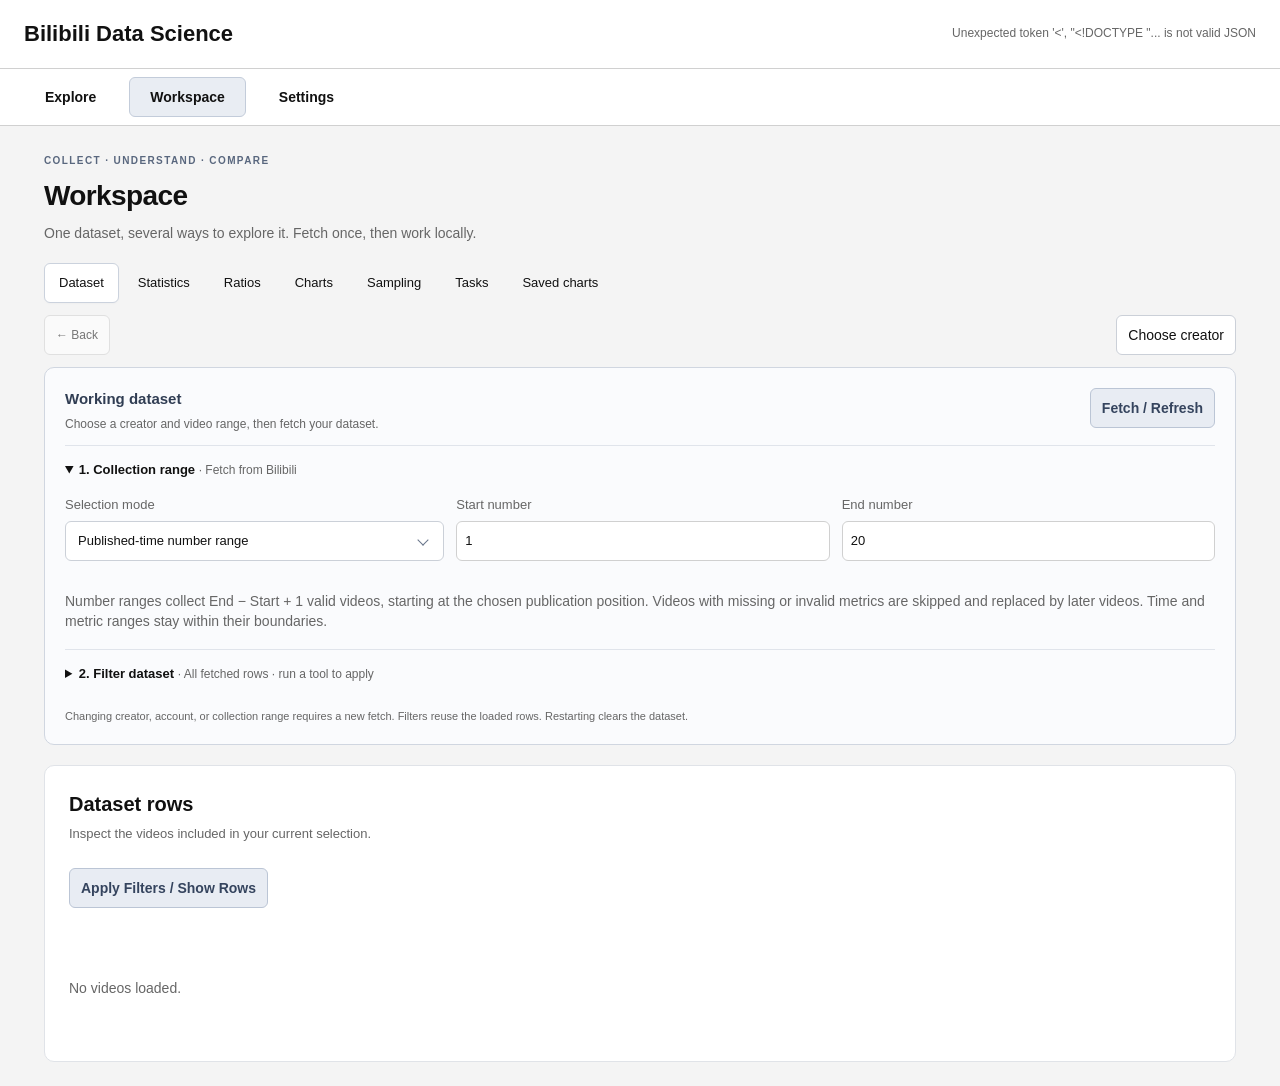
==== commit ab107f56: "main" ====
--- a/templates/dashboard.html
+++ b/templates/dashboard.html
@@ -30,6 +30,8 @@
         <button data-panel="analysis">Statistics</button>
         <button data-panel="division">Ratios</button>
         <button data-panel="plot">Charts</button>
+        <button data-panel="sampling">Sampling</button>
+        <button data-panel="tasks">Tasks</button>
         <button data-panel="saved-plots">Saved charts</button>
       </nav>
       <nav class="tool-nav" aria-label="Explore tools" data-tools="explore" hidden>
@@ -37,21 +39,25 @@
         <button data-panel="creator">Creator profile</button>
         <button data-panel="single-video">Single video</button>
       </nav>
-          <div class="creator-switcher">
-            <button id="open-library" type="button" aria-expanded="false" aria-controls="creator-menu">Choose creator</button>
-            <div id="creator-menu" class="creator-menu" hidden>
-              <label>Find a creator <input id="creator-search" type="search" placeholder="Name or UID" autocomplete="off"></label>
-              <div id="creator-menu-feedback" class="progress" role="status" aria-live="polite" hidden></div>
-              <div id="creator-options" class="creator-options"></div>
-              <button id="manage-creators" type="button">Add / manage creators</button>
-            </div>
-          </div>
       </div>
-      <div class="menu-history"><button id="menu-back" type="button" hidden>← Back</button><span id="menu-back-hint" class="muted" hidden>Click unused page space to go back.</span></div>
+      <div class="menu-history">
+        <button id="menu-back" type="button" disabled>← Back</button>
+        <span id="menu-back-hint" class="muted" hidden>Click unused page space to go back.</span>
+        <div class="creator-switcher">
+          <button id="open-library" type="button" aria-expanded="false" aria-controls="creator-menu">Choose creator</button>
+          <div id="creator-menu" class="creator-menu" hidden>
+            <label>Find a creator <input id="creator-search" type="search" placeholder="Name or UID" autocomplete="off"></label>
+            <div id="creator-menu-feedback" class="progress" role="status" aria-live="polite" hidden></div>
+            <div id="creator-options" class="creator-options"></div>
+            <button id="manage-creators" type="button">Add / manage creators</button>
+          </div>
+        </div>
+      </div>
       <section class="selection-card" aria-label="Working dataset">
         <div class="dataset-heading"><div><h2>Working dataset</h2>
         <p id="dataset-status" class="muted" role="status">Choose a creator and video range, then fetch your dataset.</p></div>
         <button id="fetch-dataset" type="button" class="primary">Fetch / Refresh</button></div>
+        <p id="dataset-filter-status" class="muted" role="status" hidden></p>
         <details id="dataset-source" open>
         <summary>1. Collection range <span class="muted">· Fetch from Bilibili</span></summary>
         <div class="grid">
@@ -76,11 +82,12 @@
             <label>Less than <input id="metric-max" placeholder="200k"></label>
           </div>
         </div>
+        <p class="muted">Number ranges collect End − Start + 1 valid videos, starting at the chosen publication position. Videos with missing or invalid metrics are skipped and replaced by later videos. Time and metric ranges stay within their boundaries.</p>
         </details>
         <details id="dataset-filters">
-        <summary>2. Filter dataset <span id="filter-summary" class="muted">· All fetched rows</span></summary>
+        <summary>2. Filter dataset <span id="filter-summary" class="muted">· All collected rows</span></summary>
         <div class="row"><label>Minimum views (inclusive)<input id="local-min-views" type="number" min="0" step="1" placeholder="No minimum"></label><label>Maximum views (inclusive)<input id="local-max-views" type="number" min="0" step="1" placeholder="No maximum"></label></div>
-        <p class="muted">Local filters apply to the fetched selection without requests. Leave blank to include all fetched rows.</p>
+        <p class="muted">Collection includes only videos with valid views, likes, replies, favorites, coins, and shares. Zero is valid. View limits narrow the collected dataset without fetching replacements. Run a tool to apply.</p>
         </details>
         <p class="dataset-help muted">Changing creator, account, or collection range requires a new fetch. Filters reuse the loaded rows. Restarting clears the dataset.</p>
         <div id="progress" class="progress" role="status" hidden>Idle.</div>
@@ -88,8 +95,6 @@
       <section id="panel-creators" class="panel">
         <div class="page-heading"><div><h2>Creators</h2><p class="muted">Find, select, or add a creator for your workspace.</p></div></div>
         <p id="selected" class="muted" role="status">No creator selected.</p>
-        <label>Search saved creators <input id="creator-library-search" type="search" placeholder="Name or UID"></label>
-        <div id="creators" class="creator-list"></div>
         <details id="add-creator-form" class="add-creator">
           <summary>Add creator</summary>
           <div class="grid">
@@ -98,6 +103,9 @@
             <button id="add-creator">Add and Select</button>
           </div>
         </details>
+        <label>Search saved creators <input id="creator-library-search" type="search" placeholder="Name or UID" aria-describedby="creator-search-count"></label>
+        <p id="creator-search-count" class="muted" role="status" aria-live="polite"></p>
+        <div id="creators" class="creator-list"></div>
       </section>
       <section id="panel-creator" class="panel">
         <div class="page-heading"><h2>Creator profile</h2><button id="load-creator-detail" class="primary">View Selected Creator Detail</button></div>
@@ -120,10 +128,72 @@
         <div id="videos-progress" class="progress panel-progress" role="status" hidden></div>
         <div id="videos-result" class="result"></div>
       </section>
+      <section id="panel-sampling" class="panel">
+        <div class="page-heading"><div><h2>Video sampling</h2><p class="muted">Collect a filtered random sample or a weekly popular list, then compare average performance.</p></div></div>
+        <div class="sampling-modes" role="tablist" aria-label="Sampling source">
+          <button id="sample-mode-random" type="button" role="tab" aria-selected="true" aria-controls="sampling-random" data-sampling-mode="random">Random sample</button>
+          <button id="sample-mode-weekly" type="button" role="tab" aria-selected="false" aria-controls="sampling-weekly" tabindex="-1" data-sampling-mode="weekly">Weekly popular</button>
+        </div>
+        <div id="sampling-random" role="tabpanel" aria-labelledby="sample-mode-random">
+          <div class="sampling-fields">
+            <label>Search keyword<input id="sample-keyword" type="text" maxlength="100" placeholder="e.g. photography"></label>
+            <label>Candidate order<select id="sample-order"><option value="pubdate">Newest first</option><option value="totalrank">Search relevance</option><option value="click">Most viewed</option></select></label>
+            <label>Sample size<input id="sample-size" type="number" min="1" max="500" step="1" value="100"></label>
+            <label>Candidate limit<input id="sample-pool-size" type="number" min="1" max="500" step="1" value="200"></label>
+            <label>Published from · Beijing time<input id="sample-published-start" type="date"></label>
+            <label>Published through · Beijing time<input id="sample-published-end" type="date"></label>
+            <label>Filter metric<select id="sample-metric"><option value="views">Views</option><option value="likes">Likes</option><option value="replies">Replies</option><option value="favorites">Favorites</option><option value="coins">Coins</option><option value="shares">Shares</option></select></label>
+            <label>Minimum · inclusive<input id="sample-minimum" type="text" inputmode="decimal" placeholder="Optional, e.g. 10k"></label>
+            <label>Maximum · inclusive<input id="sample-maximum" type="text" inputmode="decimal" placeholder="Optional"></label>
+            <label>Category ID<input id="sample-category-id" type="text" inputmode="numeric" placeholder="Optional Bilibili category ID"></label>
+            <label>Random seed<input id="sample-seed" type="text" maxlength="128" placeholder="Blank generates a new seed"></label>
+          </div>
+          <p class="muted">Randomly draws unique videos after checking the whole candidate pool and filtering complete metrics. Zero is valid. Search order and candidate limit define the pool; this is not a random sample of all Bilibili. The same seed repeats the draw only when the eligible pool is unchanged.</p>
+          <div class="actions"><button id="fetch-random-sample" type="button" class="primary">Collect random sample</button></div>
+          <div id="sample-progress" class="progress panel-progress" role="status" hidden></div>
+          <div id="sample-result" class="result"><p class="empty-state">No random sample collected.</p></div>
+        </div>
+        <div id="sampling-weekly" role="tabpanel" aria-labelledby="sample-mode-weekly" hidden>
+        <h3>Weekly popular performance</h3>
+        <div class="row controls"><label>Weekly page URL or issue number
+          <input id="weekly-source" type="text" value="https://www.bilibili.com/v/popular/weekly?num=393" placeholder="Paste a weekly page link or enter an issue number">
+        </label><button id="fetch-weekly" type="button" class="primary">Fetch / Analyze issue</button></div>
+        <p class="muted">Metrics are observed during collection, including older videos' accumulated performance. They do not represent views or interactions earned during that week.</p>
+        <div id="weekly-progress" class="progress panel-progress" role="status" hidden></div>
+        <div id="weekly-result" class="result"><p class="empty-state">No weekly issue collected.</p></div>
+        </div>
+      </section>
+      <section id="panel-tasks" class="panel">
+        <div class="page-heading"><div><h2>Run several tasks</h2><p class="muted">Choose your steps and start once. Each step runs after the previous one finishes.</p></div></div>
+        <p id="batch-context" class="muted"></p>
+        <fieldset class="batch-tasks"><legend>Tasks · run from top to bottom</legend>
+          <div class="batch-task" data-batch-row="fetch">
+            <label><input id="batch-fetch" type="checkbox" checked><span><strong>Fetch / Refresh dataset</strong><span id="batch-config-fetch" class="muted"></span></span></label>
+            <button type="button" data-config-panel="videos">Set range / filters</button><span id="batch-state-fetch" class="batch-task-state">Queued</span>
+          </div>
+          <div class="batch-task" data-batch-row="division">
+            <label><input id="batch-division" type="checkbox" checked><span><strong>Calculate ratios</strong><span id="batch-config-division" class="muted"></span></span></label>
+            <button type="button" data-config-panel="division">Set ratio</button><span id="batch-state-division" class="batch-task-state">Queued</span>
+          </div>
+          <div class="batch-task" data-batch-row="analysis">
+            <label><input id="batch-analysis" type="checkbox" checked><span><strong>Calculate statistics</strong><span id="batch-config-analysis" class="muted">Metric distributions, unusual values, and engagement</span></span></label>
+            <button type="button" data-config-panel="analysis">View statistics</button><span id="batch-state-analysis" class="batch-task-state">Queued</span>
+          </div>
+          <div class="batch-task" data-batch-row="plot">
+            <label><input id="batch-plot" type="checkbox"><span><strong>Generate chart</strong><span id="batch-config-plot" class="muted"></span></span></label>
+            <button type="button" data-config-panel="plot">Set chart</button><span id="batch-state-plot" class="batch-task-state">Not selected</span>
+          </div>
+        </fieldset>
+        <p class="muted">Processing uses the same dataset and view filters. Uncheck Fetch to reuse your loaded dataset. Results appear on their usual pages. Keep this tab open until the batch finishes.</p>
+        <div class="batch-actions"><button id="run-batch" type="button" class="primary">Run selected tasks</button><button id="stop-batch" type="button" disabled>Stop after current task</button></div>
+        <p id="batch-status" role="status" aria-live="polite">Ready.</p>
+        <div id="batch-progress" class="progress panel-progress" role="status" hidden></div>
+      </section>
       <section id="panel-analysis" class="panel">
         <div class="page-heading"><div><h2>Statistics &amp; engagement</h2><p class="muted">Understand the distribution, spot unusual results, and compare interaction ratios.</p></div></div>
-        <div class="row controls"><label>Distribution metric <select id="analysis-field"></select></label>
+        <div class="row controls"><label>Chart metric <select id="analysis-field" disabled aria-describedby="analysis-metric-help"></select></label>
         <button id="run-analysis" class="primary">Analyze Dataset</button></div>
+        <p id="analysis-metric-help" class="muted">Analyze the dataset first, then choose a metric to update its summary, histogram, box plot, and unusual values instantly.</p>
         <div id="analysis-progress" class="progress panel-progress" role="status" hidden></div>
         <div id="analysis-result" class="result"></div>
       </section>
@@ -144,12 +214,18 @@
         <div id="division-result" class="result"></div>
       </section>
       <section id="panel-plot" class="panel">
-        <div class="page-heading"><div><h2>Charts</h2><p class="muted">Explore metrics by publication date and save a chart when you need it.</p></div></div>
+        <div class="page-heading"><div><h2>Charts</h2><p class="muted">Explore metrics by publication date or evenly spaced video numbers.</p></div></div>
         <div class="row controls">
           <label>Plot mode
             <select id="plot-mode">
               <option value="field">One video metric</option>
               <option value="quotient">Quotient</option>
+            </select>
+          </label>
+          <label>X-axis
+            <select id="plot-axis">
+              <option value="time">Published time</option>
+              <option value="number">Video number (equal spacing)</option>
             </select>
           </label>
           <label class="plot-field-control">Video metric <select id="plot-field"></select></label>
@@ -180,7 +256,31 @@
               <button id="download-plot" class="icon-button" title="Download current chart view" aria-label="Download current chart view" disabled><span data-plot-icon="download"></span></button>
             </div>
           </div>
+          <div class="plot-indicators" role="group" aria-label="Moving averages" aria-describedby="plot-ma-help">
+            <span class="muted">Moving averages</span>
+            <button type="button" data-ma-period="5" aria-pressed="false" disabled><span class="ma-swatch ma5" aria-hidden="true"></span>MA5</button>
+            <button type="button" data-ma-period="10" aria-pressed="false" disabled><span class="ma-swatch ma10" aria-hidden="true"></span>MA10</button>
+            <button type="button" data-ma-period="20" aria-pressed="false" disabled><span class="ma-swatch ma20" aria-hidden="true"></span>MA20</button>
+          </div>
+          <p id="plot-ma-help" class="muted">Each MA averages the current and previous plotted videos: 5, 10, or 20 values, oldest to newest. Lines start only after a full window; zooming keeps the same averages.</p>
+          <div class="plot-indicators" role="group" aria-label="Additional analysis" aria-describedby="plot-analysis-help">
+            <span class="muted">Trend &amp; typical performance</span>
+            <button type="button" data-indicator="ema10" aria-pressed="false" disabled>EMA10</button>
+            <button type="button" data-indicator="ema20" aria-pressed="false" disabled>EMA20</button>
+            <button type="button" data-indicator="median5" aria-pressed="false" disabled>Median5</button>
+            <button type="button" data-indicator="median10" aria-pressed="false" disabled>Median10</button>
+            <button type="button" data-indicator="relative20" aria-pressed="false" disabled>Relative20 · separate panel</button>
+          </div>
+          <details class="plot-indicator-help"><summary>About these indicators</summary>
+          <p id="plot-analysis-help" class="muted">EMA gives recent videos more weight, starting from the first full-window mean. Median shows the middle value in each window, reducing the influence of viral spikes. Relative20 compares each video with the mean of the previous 20, excluding itself: 1.5× means 50% above that baseline. Zero baselines have no ratio.</p></details>
+          <p id="plot-ma-status" class="muted" role="status" hidden></p>
           <div id="plot-chart" class="chart" tabindex="0" aria-label="Chart"></div>
+          <ul id="plot-legend" class="plot-legend" aria-label="Chart lines" hidden></ul>
+          <section id="plot-relative-panel" hidden aria-label="Relative performance">
+            <h3>Relative performance · previous 20 videos</h3>
+            <p class="muted">1× = previous average. Uses the same visible range as the main chart.</p>
+            <div id="plot-relative-chart" class="relative-chart" aria-label="Relative performance chart"></div>
+          </section>
           <div id="plot-inspection" class="plot-inspection"></div>
         </div>
         <details class="plot-data"><summary id="plot-data-label">Data</summary><div id="plot-result" class="result"></div></details>
--- a/static/css/dashboard.css
+++ b/static/css/dashboard.css
@@ -35,7 +35,7 @@
   border-color: transparent;
   white-space: nowrap;
 }
-main { display: grid; grid-template-columns: minmax(0, 1fr); gap: 28px; padding: 24px; max-width: 1240px; margin: auto; }
+main { display: grid; grid-template-columns: minmax(0, 1fr); gap: 28px; padding: 24px; max-width: 1240px; margin: auto; overflow-anchor: none; }
 section { min-width: 0; }
 .page-heading { display: flex; flex-wrap: wrap; gap: 12px 24px; align-items: center; justify-content: space-between; margin-bottom: 20px; }
 .page-heading h2 { font-size: 20px; }
@@ -109,10 +109,10 @@
 .creator strong, .creator span { overflow-wrap: anywhere; }
 .creator span { font-size: 11px; grid-column: 1; }
 .creator button { grid-column: 2; grid-row: 1 / 3; align-self: center; font-size: 12px; padding-inline: 7px; }
-.creator.active { background: #e8efec; box-shadow: inset 3px 0 #31614e; }
+.creator.active { background: #e9edf3; box-shadow: inset 3px 0 #596b88; }
 button {
   width: fit-content;
-  border: 1px solid var(--accent);
+  border: 1px solid #cbd0d8;
   border-radius: 6px;
   background: #ffffff;
   color: #111111;
@@ -124,13 +124,13 @@
 }
 nav button { margin: 0; }
 .panel > button { margin-block: 4px 16px; }
-.primary { background: #202723; color: #ffffff; border-color: #202723; }
-.primary:hover { background: #37463d; }
+.primary { background: #e8ecf3; color: #35445e; border-color: #bbc5d5; font-weight: 600; }
+.primary:hover { background: #dce3ee; border-color: #9baac1; }
 .danger { color: #9f1c1c; border-color: #d9b6b6; }
 button:disabled { opacity: 0.55; cursor: wait; }
-:focus-visible { outline: 2px solid #31614e; outline-offset: 3px; }
+:focus-visible { outline: 2px solid #596b88; outline-offset: 3px; }
 button:hover { background: #eeeeee; }
-button[aria-current="page"] { background: #e8efec; border-color: #b9cfc3; }
+button[aria-current="page"] { background: #e9edf3; border-color: #c3ccda; }
 table {
   width: 100%;
   border-collapse: collapse;
@@ -142,10 +142,10 @@
   text-align: left;
   vertical-align: top;
 }
-th { background: #f1f3f2; position: sticky; top: 0; z-index: 1; white-space: nowrap; font-size: 12px; }
+th { background: #f2f3f5; position: sticky; top: 0; z-index: 1; white-space: nowrap; font-size: 12px; }
 td { overflow-wrap: anywhere; min-width: 95px; }
 td.numeric { text-align: right; font-variant-numeric: tabular-nums; white-space: nowrap; }
-tbody tr:hover { background: #f8faf9; }
+tbody tr:hover { background: #f8f9fb; }
 .result table { min-width: 560px; }
 #videos-result table { min-width: 1080px; }
 #videos-result td:first-child, #division-result td:first-child, #plot-result td:first-child { min-width: 200px; max-width: 350px; }
@@ -178,7 +178,7 @@
 .plot-toolbar { display: flex; flex-wrap: wrap; align-items: center; gap: 8px 16px; border-block: 1px solid var(--line); padding: 10px 0; }
 .plot-ranges, .plot-tools { display: flex; gap: 4px; }
 .plot-ranges button { border: 0; border-radius: 2px; padding-inline: 10px; }
-.plot-ranges button[aria-pressed="true"] { background: #e8efec; color: #245841; }
+.plot-ranges button[aria-pressed="true"] { background: #e9edf3; color: #35445e; }
 #plot-style { width: 85px; }
 .plot-tools { margin-left: auto; }
 .icon-button { display: inline-flex; align-items: center; justify-content: center; width: 40px; height: 40px; padding: 0; border-color: var(--line); }
@@ -264,9 +264,9 @@
 /* Analysis uses inline charts and never generates image files. */
 .analysis-table { overflow-x: auto; margin: 1rem 0; }
 .analysis-charts { display: grid; gap: 1rem; grid-template-columns: repeat(auto-fit, minmax(min(100%, 320px), 1fr)); }
-.analysis-charts figure { margin: 0; min-width: 0; padding: 1rem; border: 1px solid #d7dfdc; border-radius: 8px; }
+.analysis-charts figure { margin: 0; min-width: 0; padding: 1rem; border: 1px solid #d8dce3; border-radius: 8px; }
 .analysis-charts figcaption { font-weight: 600; margin-bottom: .5rem; }
-.analysis-charts svg { width: 100%; height: auto; color: #32786a; }
+.analysis-charts svg { width: 100%; height: auto; color: #596b88; }
 .analysis-charts svg text { fill: currentColor; font-size: 13px; }
 #analysis-result { overflow: visible; }
 #analysis-result h3 { margin-top: 1.5rem; }
@@ -277,26 +277,33 @@
 .workspace-heading { display: flex; align-items: flex-start; justify-content: space-between; gap: 16px; margin: 4px 0 20px; }
 .workspace-heading h2 { font-size: 28px; letter-spacing: -.6px; }
 .workspace-heading p { margin: 6px 0 0; max-width: 680px; }
-.workspace-heading .eyebrow { color: #46715e; font-size: 10px; font-weight: 700; letter-spacing: 1.4px; margin: 0 0 8px; }
-.memory-badge { flex-shrink: 0; border: 1px solid #c4d7cd; border-radius: 20px; color: #315c47; background: #edf4ef; padding: 5px 10px; font-size: 11px; margin-top: 8px; }
+.workspace-heading .eyebrow { color: #59677e; font-size: 10px; font-weight: 700; letter-spacing: 1.4px; margin: 0 0 8px; }
+.memory-badge { flex-shrink: 0; border: 1px solid #cbd3df; border-radius: 20px; color: #43516a; background: #eef1f6; padding: 5px 10px; font-size: 11px; margin-top: 8px; }
 .tool-nav { position: static; z-index: auto; display: flex; flex-wrap: wrap; gap: 4px; padding: 0 0 12px; background: transparent; border: 0; }
 .tool-nav button { border-color: transparent; background: transparent; padding-inline: 14px; font-size: 13px; }
-.tool-nav button[aria-current="page"] { background: #fff; border-color: #c5d3cc; box-shadow: 0 1px 2px #00000006; }
-.selection-card { border: 1px solid #cbd9d1; background: #f9fcfa; padding: 20px; margin-bottom: 20px; border-radius: 10px; }
+.tool-nav button[aria-current="page"] { background: #fff; border-color: #cbd2dd; box-shadow: 0 1px 2px #00000006; }
+.selection-card { border: 1px solid #d0d6e0; background: #fafbfd; padding: 20px; margin-bottom: 20px; border-radius: 10px; }
 .dataset-heading { display: flex; align-items: flex-start; justify-content: space-between; gap: 16px; }
 .dataset-heading > div { flex: 1; min-width: 0; }
-.dataset-heading h2 { color: #203b2d; font-size: 15px; margin: 0; }
+.dataset-heading h2 { color: #303d53; font-size: 15px; margin: 0; }
 .dataset-heading p { margin: 6px 0 12px; font-size: 12px; overflow-wrap: anywhere; }
 .dataset-heading button { flex-shrink: 0; }
-.selection-card details { border-top: 1px solid #dde6e0; padding-block: 3px; }
+.selection-card details { border-top: 1px solid #e0e4eb; padding-block: 3px; }
 .selection-card summary { font-size: 13px; font-weight: 600; padding-block: 12px; }
 .selection-card summary span { font-weight: 400; font-size: 12px; }
 .selection-card details > .grid { grid-template-columns: minmax(180px, 1fr) minmax(0, 2fr); align-items: start; padding: 4px 0 16px; }
 .selection-card details > .row { padding-top: 4px; }
 .dataset-help { margin: 10px 0 0; font-size: 11px; }
-.panel { border: 1px solid #e0e4e1; border-radius: 10px; }
+.panel { border: 1px solid #e0e3e8; border-radius: 10px; }
 .page-heading p { margin: 6px 0 0; font-size: 13px; }
 #analysis-result { max-height: none; }
+#weekly-result, #sample-result { overflow: visible; max-height: none; }
+.weekly-summary { margin: 20px 0; }
+#weekly-result details, #sample-result details { margin-top: 16px; }
+.sampling-modes { display: flex; flex-wrap: wrap; gap: 8px; margin-bottom: 20px; }
+.sampling-modes [aria-selected="true"] { background: #e8edf5; border-color: #a7b3c6; color: #364a6a; }
+.sampling-fields { display: grid; grid-template-columns: repeat(auto-fit, minmax(min(100%, 220px), 1fr)); gap: 14px; }
+#sample-result p { overflow-wrap: anywhere; }
 @media (max-width: 700px) {
   .main-nav { display: flex; gap: 6px; padding: 8px 16px; }
   .main-nav button { width: auto; flex: 1; padding-inline: 10px; font-size: 13px; }
@@ -316,17 +323,82 @@
 .workspace-heading > div:first-child { flex: 1; min-width: 0; }
 .workspace-tool-row { display: flex; flex-wrap: wrap; align-items: flex-start; gap: 8px 16px; margin-bottom: 12px; }
 .workspace-tool-row .tool-nav { flex: 1 1 auto; padding-bottom: 0; }
-.creator-switcher { position: relative; flex: 0 1 240px; min-width: 0; max-width: 100%; margin-left: auto; display: flex; justify-content: flex-end; }
+.creator-switcher { grid-area: creator; position: relative; width: 100%; min-width: 0; max-width: 100%; margin-left: auto; display: flex; justify-content: flex-end; }
 #open-library { max-width: 100%; overflow: hidden; text-overflow: ellipsis; white-space: nowrap; }
-.creator-menu { position: absolute; right: 0; top: calc(100% + 8px); z-index: 5; width: min(340px, calc(100vw - 32px)); border: 1px solid var(--line); border-radius: 8px; padding: 14px; background: var(--panel); box-shadow: 0 8px 24px #13261d20; text-align: left; }
+.creator-menu { position: absolute; right: 0; top: calc(100% + 8px); z-index: 5; width: min(340px, calc(100vw - 32px)); border: 1px solid var(--line); border-radius: 8px; padding: 14px; background: var(--panel); box-shadow: 0 8px 24px #202d4620; text-align: left; }
 .creator-options { display: grid; max-height: min(320px, 45vh); overflow-y: auto; margin: 10px 0; }
 .creator-option { width: 100%; display: grid; gap: 3px; padding: 10px; text-align: left; border: 0; border-radius: 4px; }
 .creator-option strong, .creator-option span { overflow-wrap: anywhere; }
 .creator-option span { color: var(--muted); font-size: 12px; }
-.creator-option[aria-pressed="true"] { background: #edf4ef; }
+.creator-option[aria-pressed="true"] { background: #eef1f6; }
 #manage-creators { width: 100%; border-color: var(--line); font-size: 12px; }
-#panel-creators .creator-list { max-height: none; margin-top: 12px; }
-.menu-history { display: flex; align-items: center; flex-wrap: wrap; gap: 12px; margin-bottom: 12px; }
-.menu-history:has(#menu-back[hidden]) { display: none; }
-#menu-back { font-size: 12px; border-color: var(--line); }
-#menu-back-hint { font-size: 11px; }
+#panel-creators .creator-list { height: clamp(180px, 40vh, 360px); max-height: none; align-content: start; margin-top: 12px; overflow-anchor: none; overscroll-behavior: contain; scrollbar-gutter: stable; }
+#panel-creators .add-creator { margin: 12px 0 20px; padding: 0; border: 1px solid #d0d6e0; border-radius: 8px; }
+#panel-creators .add-creator > summary { padding: 12px 14px; color: #43516a; font-weight: 600; cursor: pointer; }
+#panel-creators .add-creator .grid { padding: 0 14px 14px; margin-top: 0; }
+#creator-search-count { margin: 8px 0 0; font-size: 12px; }
+.menu-history { display: grid; grid-template-columns: auto minmax(0, 1fr) minmax(0, 240px); grid-template-areas: "back hint creator"; align-items: center; gap: 12px; margin-bottom: 12px; }
+#menu-back { grid-area: back; font-size: 12px; border-color: var(--line); }
+#menu-back-hint { grid-area: hint; font-size: 11px; }
+
+.batch-tasks { min-width: 0; padding: 0; border: 1px solid #d7dde7; border-radius: 8px; margin: 20px 0; }
+.batch-tasks legend { padding: 0 10px; color: #43516a; font-size: 12px; }
+.batch-task { display: grid; grid-template-columns: minmax(0, 1fr) auto; gap: 8px 16px; padding: 16px; }
+.batch-task + .batch-task { border-top: 1px solid #e0e4eb; }
+.batch-task label { display: flex; align-items: flex-start; gap: 10px; cursor: pointer; }
+.batch-task input { flex: 0 0 16px; width: 16px; height: 16px; min-height: 16px; padding: 0; margin: 3px 0 0; accent-color: #596b88; }
+.batch-task label > span { display: grid; gap: 4px; min-width: 0; }
+.batch-task label .muted { font-size: 12px; overflow-wrap: anywhere; }
+.batch-task button { align-self: start; font-size: 12px; }
+.batch-task-state { grid-column: 1 / -1; padding-left: 26px; color: var(--muted); font-size: 12px; overflow-wrap: anywhere; }
+.batch-task[data-state="running"] { background: #f1f4f9; }
+.batch-task[data-state="running"] .batch-task-state, .batch-task[data-state="done"] .batch-task-state { color: #435b82; }
+.batch-task[data-state="failed"] .batch-task-state { color: #99434a; }
+.batch-actions { display: flex; flex-wrap: wrap; gap: 10px; }
+@media (max-width: 700px) {
+  .batch-task { grid-template-columns: minmax(0, 1fr); padding: 14px; }
+  .batch-task button { justify-self: start; margin-left: 26px; }
+}
+
+/* Solid, quiet controls that do not inherit the operating system popup style. */
+input[type="number"] { padding-right: 16px; }
+input[type="number"]::-webkit-inner-spin-button { margin-left: 10px; margin-right: 4px; }
+.project-select { display: block; position: relative; min-width: 0; width: 100%; }
+.project-select[data-select="plot-style"] { width: 100px; }
+.select-trigger { position: relative; width: 100%; padding: 8px 40px 8px 12px; text-align: left; color: var(--text); background: #fff; font-weight: 400; }
+.select-trigger::after { content: ""; position: absolute; right: 16px; top: calc(50% - 5px); width: 7px; height: 7px; border-right: 1.5px solid #68758a; border-bottom: 1.5px solid #68758a; transform: rotate(45deg); pointer-events: none; }
+.select-trigger[aria-expanded="true"] { border-color: #98a7bf; background: #f7f9fc; }
+.select-trigger[aria-expanded="true"]::after { top: calc(50% - 1px); transform: rotate(225deg); }
+.select-menu { position: fixed; z-index: 20; overflow-y: auto; overscroll-behavior: contain; padding: 5px; border: 1px solid #cbd3df; border-radius: 8px; background: #fff; color: var(--text); box-shadow: 0 6px 20px #202d4620; font-size: 13px; }
+.select-option { position: relative; padding: 9px 30px 9px 10px; border-radius: 4px; cursor: pointer; overflow-wrap: anywhere; }
+.select-option:hover, .select-option.highlighted { background: #f1f3f7; }
+.select-option[aria-selected="true"] { background: #e8ecf3; color: #35445e; font-weight: 600; }
+.select-option[aria-selected="true"]::after { content: "✓"; position: absolute; right: 12px; }
+.select-option[aria-disabled="true"] { opacity: .5; cursor: default; }
+.primary:active { background: #cfd8e7; }
+
+.plot-indicators { display: flex; flex-wrap: wrap; align-items: center; gap: 8px; margin-top: 14px; }
+.plot-indicators > span { font-size: 12px; margin-right: 4px; }
+.plot-indicators button { display: inline-flex; align-items: center; gap: 7px; font-size: 12px; border-color: var(--line); }
+.plot-indicators button[aria-pressed="true"] { background: #e8ecf3; border-color: #9baac1; color: #35445e; }
+.ma-swatch { width: 18px; border-top: 2px solid; }
+.ma5 { border-color: #b47732; }
+.ma10 { border-color: #8363a5; border-top-style: dashed; }
+.ma20 { border-color: #b55d70; border-top-style: dotted; }
+#plot-ma-help, #plot-ma-status { font-size: 12px; margin: 8px 0; }
+#plot-inspection span { white-space: normal; overflow-wrap: anywhere; }
+
+.plot-legend { display: flex; flex-wrap: wrap; gap: 8px 20px; list-style: none; margin: 0 0 12px; padding: 8px 0; color: #626b7a; font-size: 12px; }
+.plot-legend li { display: flex; align-items: center; gap: 8px; min-width: 0; overflow-wrap: anywhere; }
+.plot-legend li > span { flex: 0 0 18px; border-top: 2px solid; }
+
+#plot-analysis-help, #plot-relative-panel > p { font-size: 12px; margin: 8px 0; }
+#plot-relative-panel { margin: 12px 0; border-top: 1px solid var(--line); }
+.relative-chart { width: 100%; height: 220px; }
+
+#dataset-filter-status { margin: 0 0 12px; font-size: 12px; }
+
+@media (max-width: 700px) {
+  .menu-history { grid-template-columns: minmax(0, 1fr) minmax(0, 1fr); grid-template-areas: "back creator" "hint hint"; gap: 8px; }
+  #menu-back { white-space: nowrap; overflow: hidden; text-overflow: ellipsis; }
+}
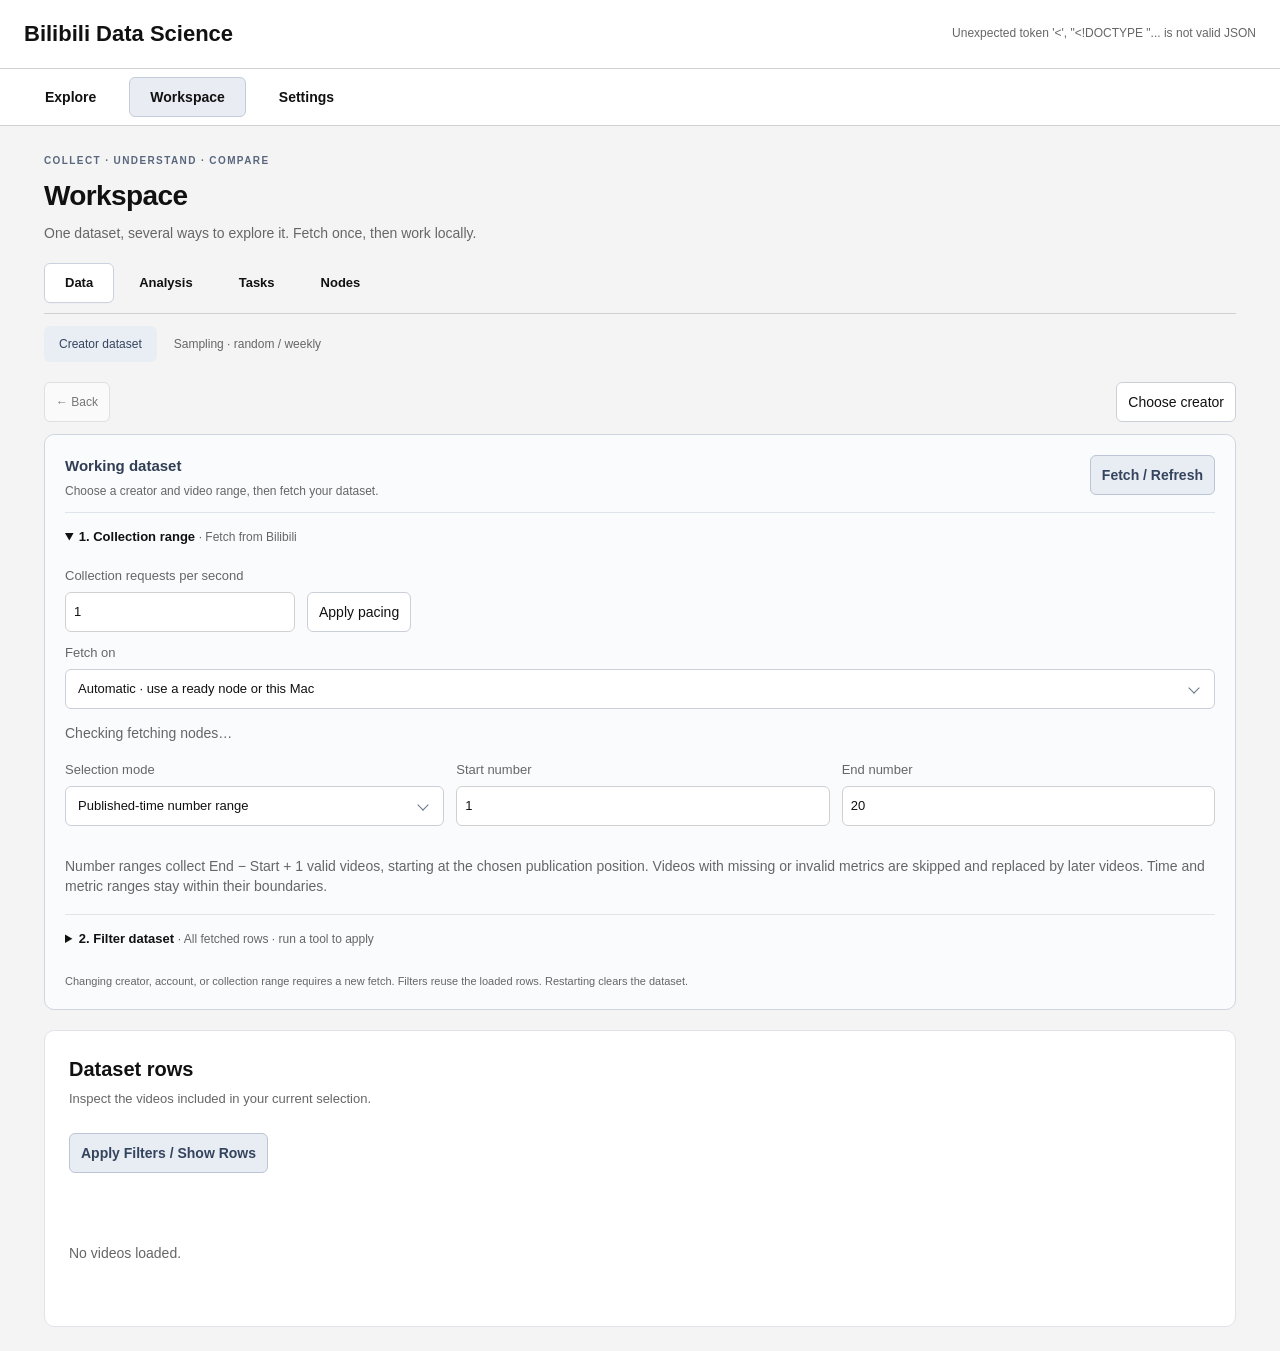
==== commit 53da3a13: "main" ====
--- a/templates/dashboard.html
+++ b/templates/dashboard.html
@@ -4,6 +4,8 @@
   <meta charset="utf-8">
   <meta name="viewport" content="width=device-width, initial-scale=1">
   <meta name="dev-reload-token" content="__DEV_RELOAD_TOKEN__">
+  <meta name="ui-revision" content="__UI_REVISION__">
+  <meta name="css-revision" content="__CSS_REVISION__">
   <title>Bilibili Data Science</title>
   <link rel="stylesheet" href="/static/css/dashboard.css">
 </head>
@@ -20,25 +22,36 @@
   <main>
     <div class="work">
       <div id="page-feedback" class="progress" role="status" aria-live="polite" hidden></div>
+      <div id="code-update-status" class="code-update-status" role="status" hidden></div>
       <div class="workspace-heading">
         <div><p id="section-eyebrow" class="eyebrow">COLLECT · UNDERSTAND · COMPARE</p><h2 id="section-title">Workspace</h2>
         <p id="section-description" class="muted">One dataset, several ways to explore it. Fetch once, then work locally.</p></div>
       </div>
       <div class="workspace-tool-row">
-      <nav class="tool-nav" aria-label="Workspace tools" data-tools="workspace">
-        <button data-panel="videos" aria-current="page">Dataset</button>
-        <button data-panel="analysis">Statistics</button>
-        <button data-panel="division">Ratios</button>
-        <button data-panel="plot">Charts</button>
-        <button data-panel="sampling">Sampling</button>
-        <button data-panel="tasks">Tasks</button>
-        <button data-panel="saved-plots">Saved charts</button>
+      <nav class="tool-nav workspace-groups" aria-label="Workspace tools" data-tools="workspace">
+        <button data-group="data" aria-current="page">Data</button>
+        <button data-group="analysis">Analysis</button>
+        <button data-group="tasks">Tasks</button>
+        <button data-group="nodes">Nodes</button>
       </nav>
       <nav class="tool-nav" aria-label="Explore tools" data-tools="explore" hidden>
         <button data-panel="creators">Creators</button>
         <button data-panel="creator">Creator profile</button>
         <button data-panel="single-video">Single video</button>
       </nav>
+      </div>
+      <div class="workspace-subtools" data-tools="workspace">
+        <nav class="tool-nav subtool-nav" aria-label="Data tools" data-workspace-tools="data">
+          <button data-panel="videos" aria-current="page">Creator dataset</button>
+          <button data-panel="sampling">Sampling · random / weekly</button>
+        </nav>
+        <nav class="tool-nav subtool-nav" aria-label="Analysis tools" data-workspace-tools="analysis" hidden>
+          <button data-panel="analysis">Overview</button>
+          <button data-panel="plot">Charts</button>
+          <button data-panel="division">Ratios &amp; engagement</button>
+          <button data-panel="anomalies">Unusual values</button>
+          <button data-panel="saved-plots">Saved charts</button>
+        </nav>
       </div>
       <div class="menu-history">
         <button id="menu-back" type="button" disabled>← Back</button>
@@ -53,13 +66,29 @@
           </div>
         </div>
       </div>
+      <aside id="analysis-dataset-context" class="dataset-context" aria-label="Analysis dataset" hidden>
+        <div class="analysis-source-controls"><label>Analysis collection<select id="analysis-collection"><option value="">Creator dataset</option></select></label>
+        <p id="analysis-dataset-status">Fetch a creator dataset in Data to begin.</p><p id="analysis-filter-status" class="muted" hidden></p>
+        <p id="analysis-source-help" class="muted"></p>
+        <details id="analysis-provenance" hidden><summary>Collection scope</summary><p id="analysis-scope-status" class="muted"></p></details>
+        <div id="analysis-cohort-filters" class="row" hidden><label>Minimum views<input id="analysis-min-views" type="number" min="0" step="1" placeholder="No minimum"></label><label>Maximum views<input id="analysis-max-views" type="number" min="0" step="1" placeholder="No maximum"></label><span class="muted">Inclusive · run a tool to apply</span></div></div>
+        <button id="analysis-creator-filters" type="button" data-config-panel="videos">Data &amp; filters</button>
+      </aside>
       <section class="selection-card" aria-label="Working dataset">
         <div class="dataset-heading"><div><h2>Working dataset</h2>
         <p id="dataset-status" class="muted" role="status">Choose a creator and video range, then fetch your dataset.</p></div>
         <button id="fetch-dataset" type="button" class="primary">Fetch / Refresh</button></div>
         <p id="dataset-filter-status" class="muted" role="status" hidden></p>
+        <p id="dataset-count-flow" class="dataset-count-flow" role="status" hidden></p>
         <details id="dataset-source" open>
         <summary>1. Collection range <span class="muted">· Fetch from Bilibili</span></summary>
+        <div class="row dataset-pacing">
+          <label>Collection requests per second<input id="dataset-request-frequency" type="number" min="0.1" max="4" step="0.1" value="1"></label>
+          <button id="set-dataset-frequency" type="button">Apply pacing</button>
+          <p id="dataset-pacing-status" class="muted" role="status"></p>
+        </div>
+        <label>Fetch on<select id="fetch-source"><option value="auto">Automatic · use a ready node or this Mac</option><option value="parallel">Parallel · this Mac + ready nodes</option><option value="local">This Mac only</option><option value="remote">Connected node only</option></select></label>
+        <p id="fetch-node-status" class="muted" role="status">Checking fetching nodes…</p>
         <div class="grid">
           <label>Selection mode
             <select id="selection-kind">
@@ -189,6 +218,41 @@
         <p id="batch-status" role="status" aria-live="polite">Ready.</p>
         <div id="batch-progress" class="progress panel-progress" role="status" hidden></div>
       </section>
+      <section id="panel-nodes" class="panel">
+        <div class="page-heading"><div><h2>Fetching nodes</h2><p class="muted">Connect other Macs here. Fetch and analyse through the usual workspace pages.</p></div><button type="button" data-config-panel="videos">Open Dataset</button></div>
+        <p class="muted">Dataset and Tasks automatically use a ready fetching node, or this Mac when none is ready. All results enter the same working dataset.</p>
+        <h3>Connect another Mac</h3>
+        <div class="row controls"><label>Connection-service port<input id="node-service-port" type="number" min="1" max="65535" value="8010"></label>
+          <button id="start-node-service" class="primary">Start node connections</button><button id="stop-node-service" disabled>Stop connections</button></div>
+        <p id="node-service-status" class="muted" role="status">Connections are stopped.</p>
+        <div id="node-connection-info" hidden>
+          <label>Main Mac connection addresses<div id="node-service-addresses" class="node-addresses"></div></label>
+          <div class="row controls"><label>One-use pairing code<input id="node-pair-code" type="text" readonly autocomplete="off" data-transient></label>
+            <button id="new-node-pairing">New pairing code</button><button id="copy-node-pairing">Copy code</button></div>
+          <p id="node-pairing-expiry" class="muted"></p>
+        </div>
+        <p class="muted">Start the fetching-node app on another Mac, open its local web GUI, and enter this Mac's connection address and pairing code. Choose a LAN address; 127.0.0.1 works only on the same Mac. Connections use HTTP on a trusted LAN or private VPN. The dashboard remains separate from this listener.</p>
+        <p id="nodes-feedback" class="error-message" role="status" hidden></p>
+        <h3>Paired Macs</h3><p class="muted">Automatic fetching chooses a ready node. Pause prevents new tasks; current work finishes. Remove revokes the connection. Target checkboxes apply only to advanced collections below.</p>
+        <div id="nodes-list" class="analysis-table"><p class="empty-state">No nodes paired.</p></div>
+        <details id="node-advanced-collections"><summary>Advanced collections · video links and separate reports</summary>
+        <p class="muted">Use Dataset → Fetch / Refresh for your working dataset. These optional collections have separate reports and can target specific Macs.</p>
+        <h3>Create a collection task</h3>
+        <div class="row controls"><label>Collection type<select id="node-task-kind"><option value="videos">Video links / BV IDs</option><option value="creator">Creator · valid video count</option></select></label></div>
+        <div id="node-task-videos-source"><label>Video links or BV IDs · one per line<textarea id="node-task-videos" rows="5" placeholder="Paste video links or BV IDs"></textarea></label>
+          <p class="muted">Up to 1,000 unique videos. Batches of 20 can run on several Macs.</p></div>
+        <div id="node-task-creator-source" class="row controls" hidden>
+          <label>Creator UID<input id="node-task-uid" type="text" inputmode="numeric" placeholder="Creator UID"></label>
+          <label>Start publication position<input id="node-task-start" type="number" min="1" value="1"></label>
+          <label>Valid video count<input id="node-task-count" type="number" min="1" max="500" value="100"></label>
+        </div>
+        <p id="node-creator-scope" class="muted" hidden>One node scans the creator's videos until the valid count is reached, the source ends, or 2,500 candidates / 84 summary pages have been checked. Invalid data does not count toward the target; any shortfall is reported.</p>
+        <div class="actions"><button id="queue-node-task" class="primary">Queue collection</button><button id="clear-node-tasks">Clear finished tasks</button></div>
+        <h3>Collections</h3><div id="node-tasks-list" class="analysis-table"><p class="empty-state">No tasks queued.</p></div>
+        <div id="nodes-result" class="result"><p class="empty-state">Choose View results on a task to inspect its averages and videos.</p></div>
+        </details>
+        <p class="muted">Node connections, tasks, and results stay in RAM. Restarting the main app requires pairing again and clears the queue. No dataset or report files are created.</p>
+      </section>
       <section id="panel-analysis" class="panel">
         <div class="page-heading"><div><h2>Statistics &amp; engagement</h2><p class="muted">Understand the distribution, spot unusual results, and compare interaction ratios.</p></div></div>
         <div class="row controls"><label>Chart metric <select id="analysis-field" disabled aria-describedby="analysis-metric-help"></select></label>
@@ -220,6 +284,13 @@
             <select id="plot-mode">
               <option value="field">One video metric</option>
               <option value="quotient">Quotient</option>
+            </select>
+          </label>
+          <label>Value display
+            <select id="plot-scale">
+              <option value="raw">Raw values</option>
+              <option value="log">Log scale · log10(value + 1)</option>
+              <option value="index">Performance index · typical = 100</option>
             </select>
           </label>
           <label>X-axis
@@ -256,6 +327,9 @@
               <button id="download-plot" class="icon-button" title="Download current chart view" aria-label="Download current chart view" disabled><span data-plot-icon="download"></span></button>
             </div>
           </div>
+          <p id="plot-scale-help" class="muted plot-scale-help"></p>
+          <label class="anomaly-toggle"><input id="plot-anomalies" type="checkbox" checked> Mark unusual values <span class="muted">· prior 20 videos</span></label>
+          <details id="plot-advanced" class="plot-advanced"><summary>Trend indicators <span class="muted">· moving averages, medians and relative performance</span></summary>
           <div class="plot-indicators" role="group" aria-label="Moving averages" aria-describedby="plot-ma-help">
             <span class="muted">Moving averages</span>
             <button type="button" data-ma-period="5" aria-pressed="false" disabled><span class="ma-swatch ma5" aria-hidden="true"></span>MA5</button>
@@ -272,7 +346,9 @@
             <button type="button" data-indicator="relative20" aria-pressed="false" disabled>Relative20 · separate panel</button>
           </div>
           <details class="plot-indicator-help"><summary>About these indicators</summary>
-          <p id="plot-analysis-help" class="muted">EMA gives recent videos more weight, starting from the first full-window mean. Median shows the middle value in each window, reducing the influence of viral spikes. Relative20 compares each video with the mean of the previous 20, excluding itself: 1.5× means 50% above that baseline. Zero baselines have no ratio.</p></details>
+          <p id="plot-analysis-help" class="muted">EMA gives recent videos more weight, starting from the first full-window mean. Median shows the middle value in each window, reducing the influence of viral spikes. Relative20 compares each video with the mean of the previous 20, excluding itself: 1.5× means 50% above that baseline. Zero baselines have no ratio.</p><p class="muted">The performance index is 100 + 25 × log2((value + 1) / (dataset median + 1)). Its median baseline includes every valid point in the chart and remains fixed during zooming. Index trend lines average index values. Raw counts remain in tooltips and the data table; cumulative counts depend on video age.</p></details>
+          </details>
+          <p id="plot-anomaly-status" class="muted" role="status"></p>
           <p id="plot-ma-status" class="muted" role="status" hidden></p>
           <div id="plot-chart" class="chart" tabindex="0" aria-label="Chart"></div>
           <ul id="plot-legend" class="plot-legend" aria-label="Chart lines" hidden></ul>
@@ -284,6 +360,12 @@
           <div id="plot-inspection" class="plot-inspection"></div>
         </div>
         <details class="plot-data"><summary id="plot-data-label">Data</summary><div id="plot-result" class="result"></div></details>
+      </section>
+      <section id="panel-anomalies" class="panel">
+        <div class="page-heading"><div><h2>Unusual values</h2><p class="muted">Inspect unusual performance in the most recently generated chart. Original values stay in the dataset.</p></div><button type="button" data-config-panel="plot">Choose metric / generate chart</button></div>
+        <p id="anomaly-context" class="muted">Generate a chart to inspect its metric.</p>
+        <div id="anomaly-result" class="result"><p class="empty-state">No chart analysed yet.</p></div>
+        <details><summary>How unusual values are identified</summary><p class="muted">For each video, compare ln(value + 1) with the median of the previous 20 plotted videos, excluding itself. The modified z-score is 0.6745 × (log value − median) / MAD. An absolute score above 3.5 flags a potential outlier. The first 20 videos, zero-MAD windows and undated sequences have no score. Flags describe unusual performance, not manipulation. Cumulative counts are affected by video age.</p><p><a href="https://www.itl.nist.gov/div898/handbook/eda/section3/eda35h.htm" target="_blank" rel="noreferrer">Method reference · NIST</a></p></details>
       </section>
       <section id="panel-saved-plots" class="panel">
         <div class="page-heading"><h2>Saved charts</h2></div>
@@ -304,7 +386,7 @@
           <div>
             <h3>Requests</h3>
             <div class="row">
-              <label>Requests per second <input id="request-frequency" type="number" min="0.1" step="0.1" value="4"></label>
+              <label>Requests per second <input id="request-frequency" type="number" min="0.1" max="4" step="0.1" value="4"></label>
               <button id="set-frequency">Set Frequency</button>
             </div>
           </div>
@@ -329,5 +411,6 @@
     </div>
   </main>
   <script type="module" src="/static/js/app.js"></script>
+  <script type="module" src="/static/js/dev_reload.js"></script>
 </body>
 </html>
--- a/static/css/dashboard.css
+++ b/static/css/dashboard.css
@@ -205,6 +205,18 @@
   margin: 10px 0 12px;
 }
 .progress.error-message { color: #9f1c1c; border-color: #d9b6b6; background: #fff6f6; }
+#page-feedback {
+  position: fixed;
+  inset: auto 16px 16px;
+  z-index: 30;
+  width: fit-content;
+  max-width: min(640px, calc(100vw - 32px));
+  max-height: min(30vh, 220px);
+  overflow: auto;
+  margin: 0 auto;
+  box-shadow: 0 4px 16px #202d4618;
+}
+.code-update-status { position: fixed; inset: auto 16px 82px auto; z-index: 31; max-width: min(420px, calc(100vw - 32px)); padding: 10px 14px; border: 1px solid var(--line); border-radius: 8px; background: #f8fafd; color: #465875; font-size: 12px; box-shadow: 0 4px 16px #202d4618; }
 .plot-field-control[hidden],
 .plot-quotient-control[hidden] { display: none !important; }
 .saved-plots-grid {
@@ -304,6 +316,12 @@
 .sampling-modes [aria-selected="true"] { background: #e8edf5; border-color: #a7b3c6; color: #364a6a; }
 .sampling-fields { display: grid; grid-template-columns: repeat(auto-fit, minmax(min(100%, 220px), 1fr)); gap: 14px; }
 #sample-result p { overflow-wrap: anywhere; }
+#nodes-result { overflow: visible; max-height: none; }
+#nodes-result details { margin-top: 16px; }
+.node-addresses { display: grid; gap: 6px; color: #43516a; overflow-wrap: anywhere; }
+.node-row-actions { display: flex; flex-wrap: wrap; gap: 8px; }
+.node-target { width: 18px; height: 18px; min-height: 18px; padding: 0; accent-color: #596b88; }
+#node-task-videos { min-width: 0; width: 100%; border: 1px solid var(--line); border-radius: 6px; padding: 10px; font: inherit; resize: vertical; color: var(--text); background: #fff; }
 @media (max-width: 700px) {
   .main-nav { display: flex; gap: 6px; padding: 8px 16px; }
   .main-nav button { width: auto; flex: 1; padding-inline: 10px; font-size: 13px; }
@@ -402,3 +420,35 @@
   .menu-history { grid-template-columns: minmax(0, 1fr) minmax(0, 1fr); grid-template-areas: "back creator" "hint hint"; gap: 8px; }
   #menu-back { white-space: nowrap; overflow: hidden; text-overflow: ellipsis; }
 }
+
+/* Four workspace destinations, with related tools on a quieter second row. */
+.workspace-groups { border-bottom: 1px solid var(--line); padding-bottom: 10px !important; }
+.workspace-groups button { font-weight: 650; padding-inline: 20px; }
+.workspace-subtools { min-height: 52px; margin-bottom: 4px; }
+.subtool-nav { padding: 0; gap: 2px; }
+.subtool-nav button { min-height: 36px; font-size: 12px; color: var(--muted); }
+.subtool-nav button[aria-current="page"] { background: #e9edf4; border-color: transparent; color: #35445e; box-shadow: none; }
+.dataset-context { display: flex; align-items: center; justify-content: space-between; gap: 16px; padding: 14px 18px; margin-bottom: 20px; border: 1px solid #d9e0eb; border-radius: 10px; background: #f8fafd; }
+.dataset-context > div { min-width: 0; }
+.dataset-context .analysis-source-controls { flex: 1; }
+.analysis-source-controls > label { max-width: 560px; }
+.analysis-source-controls .row { margin-top: 12px; align-items: end; }
+.dataset-count-flow { padding: 10px 12px; border-radius: 6px; background: #eef2f8; color: #334967; font-weight: 600; overflow-wrap: anywhere; }
+.dataset-context p { margin: 4px 0 0; font-size: 12px; overflow-wrap: anywhere; }
+.dataset-context .eyebrow { font-size: 10px; letter-spacing: 1px; font-weight: 650; color: #59677e; }
+.dataset-context button { flex-shrink: 0; font-size: 12px; }
+.plot-advanced { margin: 12px 0; padding: 8px 0; border-block: 1px solid var(--line); }
+.plot-advanced > summary { font-size: 12px; font-weight: 600; padding-block: 8px; }
+.plot-advanced > summary span { font-weight: 400; }
+.plot-scale-help, #plot-anomaly-status { font-size: 12px; margin: 8px 0; }
+.anomaly-toggle { display: flex; flex-wrap: wrap; align-items: center; gap: 8px; font-size: 12px; }
+.anomaly-toggle input { width: auto; margin: 0; accent-color: #596b88; }
+@media (max-width: 600px) {
+  .workspace-groups button { flex: 1; padding-inline: 10px; }
+  .dataset-context { flex-wrap: wrap; padding: 12px; gap: 10px; }
+  .workspace-subtools { min-height: 48px; }
+}
+
+.dataset-pacing { align-items: end; margin: 4px 0 12px; }
+.dataset-pacing label { flex: 0 1 230px; }
+.dataset-pacing p { flex: 1 1 240px; margin: 0 0 6px; font-size: 12px; }
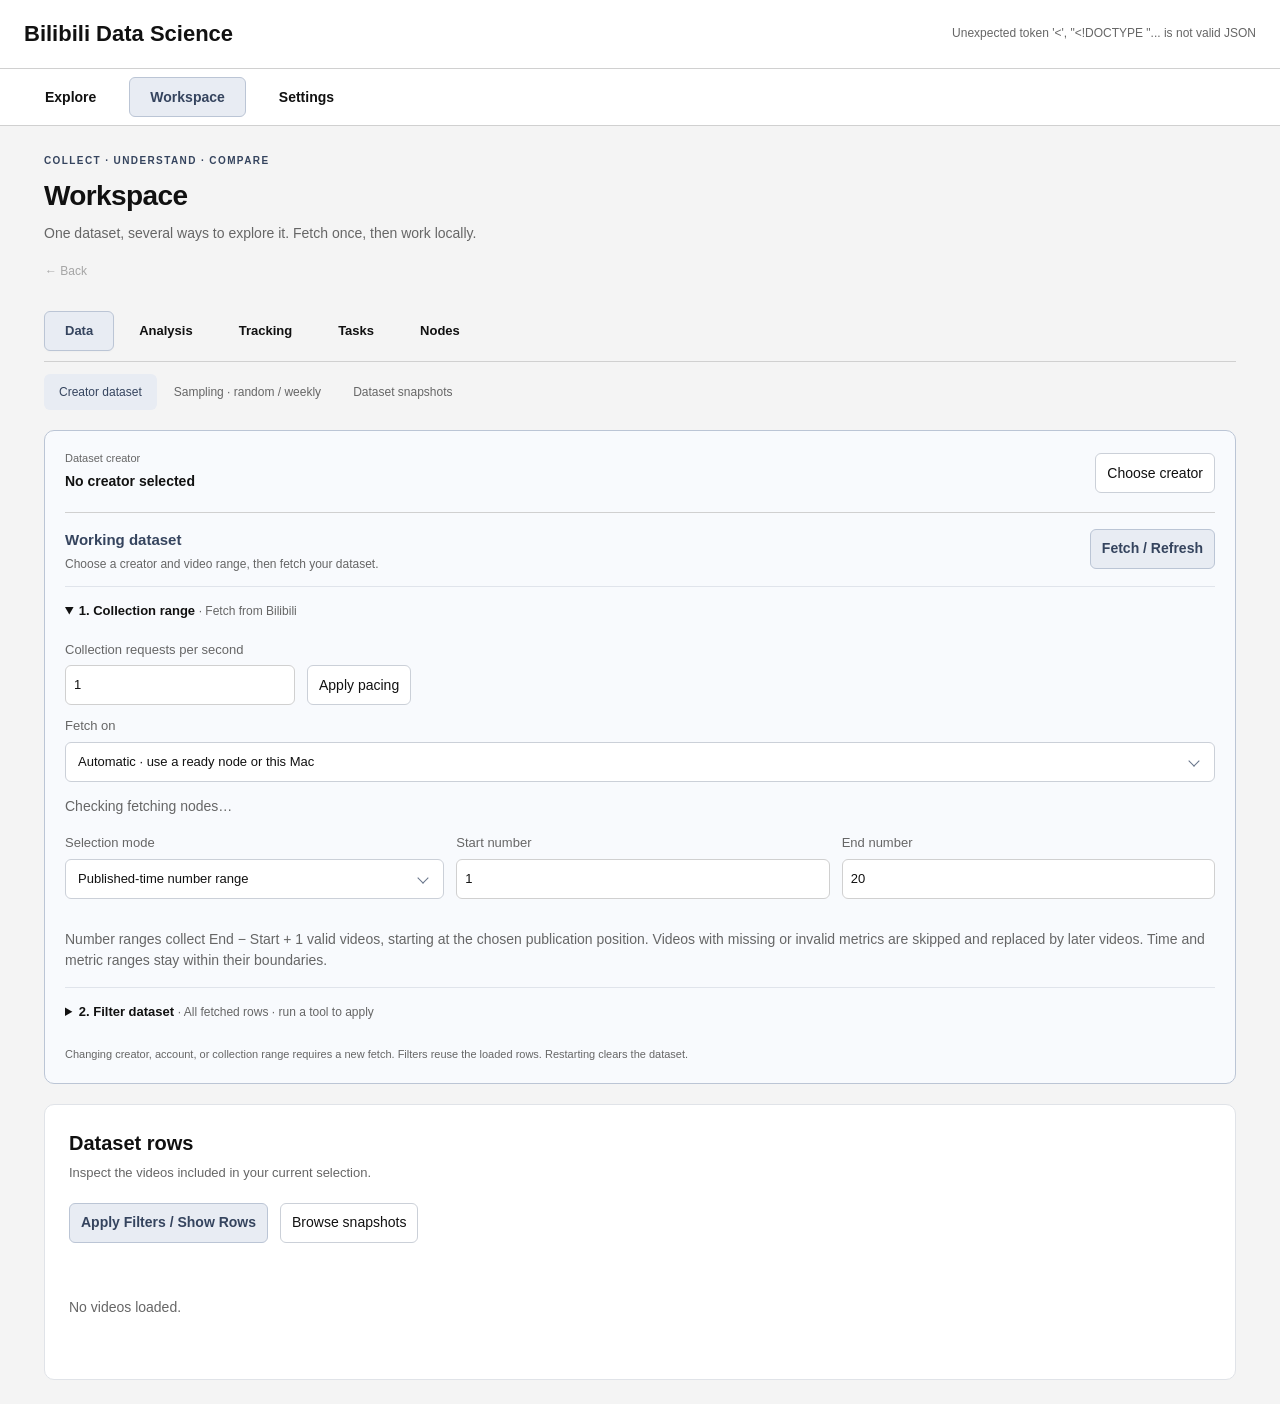
==== commit bf09949e: "main" ====
--- a/templates/dashboard.html
+++ b/templates/dashboard.html
@@ -10,6 +10,7 @@
   <link rel="stylesheet" href="/static/css/dashboard.css">
 </head>
 <body>
+  <div class="global-navigation">
   <header>
     <h1>Bilibili Data Science</h1>
     <div id="status" class="muted">Loading...</div>
@@ -19,18 +20,21 @@
     <button data-section="workspace" aria-current="page">Workspace</button>
     <button data-section="settings">Settings</button>
   </nav>
+  </div>
   <main>
     <div class="work">
       <div id="page-feedback" class="progress" role="status" aria-live="polite" hidden></div>
       <div id="code-update-status" class="code-update-status" role="status" hidden></div>
       <div class="workspace-heading">
         <div><p id="section-eyebrow" class="eyebrow">COLLECT · UNDERSTAND · COMPARE</p><h2 id="section-title">Workspace</h2>
-        <p id="section-description" class="muted">One dataset, several ways to explore it. Fetch once, then work locally.</p></div>
+        <p id="section-description" class="muted">One dataset, several ways to explore it. Fetch once, then work locally.</p>
+        <div class="page-history"><button id="menu-back" type="button" disabled>← Back</button></div></div>
       </div>
       <div class="workspace-tool-row">
       <nav class="tool-nav workspace-groups" aria-label="Workspace tools" data-tools="workspace">
         <button data-group="data" aria-current="page">Data</button>
         <button data-group="analysis">Analysis</button>
+        <button data-group="tracking">Tracking</button>
         <button data-group="tasks">Tasks</button>
         <button data-group="nodes">Nodes</button>
       </nav>
@@ -44,6 +48,7 @@
         <nav class="tool-nav subtool-nav" aria-label="Data tools" data-workspace-tools="data">
           <button data-panel="videos" aria-current="page">Creator dataset</button>
           <button data-panel="sampling">Sampling · random / weekly</button>
+          <button data-panel="snapshots">Dataset snapshots</button>
         </nav>
         <nav class="tool-nav subtool-nav" aria-label="Analysis tools" data-workspace-tools="analysis" hidden>
           <button data-panel="analysis">Overview</button>
@@ -52,19 +57,6 @@
           <button data-panel="anomalies">Unusual values</button>
           <button data-panel="saved-plots">Saved charts</button>
         </nav>
-      </div>
-      <div class="menu-history">
-        <button id="menu-back" type="button" disabled>← Back</button>
-        <span id="menu-back-hint" class="muted" hidden>Click unused page space to go back.</span>
-        <div class="creator-switcher">
-          <button id="open-library" type="button" aria-expanded="false" aria-controls="creator-menu">Choose creator</button>
-          <div id="creator-menu" class="creator-menu" hidden>
-            <label>Find a creator <input id="creator-search" type="search" placeholder="Name or UID" autocomplete="off"></label>
-            <div id="creator-menu-feedback" class="progress" role="status" aria-live="polite" hidden></div>
-            <div id="creator-options" class="creator-options"></div>
-            <button id="manage-creators" type="button">Add / manage creators</button>
-          </div>
-        </div>
       </div>
       <aside id="analysis-dataset-context" class="dataset-context" aria-label="Analysis dataset" hidden>
         <div class="analysis-source-controls"><label>Analysis collection<select id="analysis-collection"><option value="">Creator dataset</option></select></label>
@@ -75,6 +67,21 @@
         <button id="analysis-creator-filters" type="button" data-config-panel="videos">Data &amp; filters</button>
       </aside>
       <section class="selection-card" aria-label="Working dataset">
+        <div id="dataset-creator-slot">
+          <div id="creator-context" class="creator-context">
+            <div class="creator-identity"><p id="creator-context-label" class="context-label">Dataset creator</p>
+              <strong id="creator-context-name">No creator selected</strong><p id="creator-context-uid" class="muted"></p></div>
+            <div class="creator-switcher">
+              <button id="open-library" type="button" aria-expanded="false" aria-controls="creator-menu">Choose creator</button>
+              <div id="creator-menu" class="creator-menu" hidden>
+                <label>Find a creator <input id="creator-search" type="search" placeholder="Name or UID" autocomplete="off"></label>
+                <div id="creator-menu-feedback" class="progress" role="status" aria-live="polite" hidden></div>
+                <div id="creator-options" class="creator-options"></div>
+                <button id="manage-creators" type="button">Add / manage creators</button>
+              </div>
+            </div>
+          </div>
+        </div>
         <div class="dataset-heading"><div><h2>Working dataset</h2>
         <p id="dataset-status" class="muted" role="status">Choose a creator and video range, then fetch your dataset.</p></div>
         <button id="fetch-dataset" type="button" class="primary">Fetch / Refresh</button></div>
@@ -138,6 +145,7 @@
       </section>
       <section id="panel-creator" class="panel">
         <div class="page-heading"><h2>Creator profile</h2><button id="load-creator-detail" class="primary">View Selected Creator Detail</button></div>
+        <div id="profile-creator-slot"></div>
         <div id="creator-detail-result" class="detail-box"></div>
       </section>
       <section id="panel-single-video" class="panel">
@@ -153,12 +161,74 @@
       </section>
       <section id="panel-videos" class="panel active">
         <div class="page-heading"><div><h2>Dataset rows</h2><p class="muted">Inspect the videos included in your current selection.</p></div></div>
-        <button id="list-videos" class="primary">Apply Filters / Show Rows</button>
+        <div class="actions"><button id="list-videos" class="primary">Apply Filters / Show Rows</button><button data-panel="snapshots">Browse snapshots</button></div>
+        <div id="creator-snapshot-choice"></div>
         <div id="videos-progress" class="progress panel-progress" role="status" hidden></div>
         <div id="videos-result" class="result"></div>
       </section>
+      <section id="panel-snapshots" class="panel">
+        <div class="page-heading"><div><h2>Dataset snapshots</h2><p class="muted">Saving is optional. Fetched datasets and samples stay in RAM until you explicitly save a snapshot.</p></div></div>
+        <h3>Collection snapshot</h3>
+        <div class="row">
+          <label>Data to save<select id="snapshot-mode"><option value="loaded">Save fetched data</option><option value="fresh">Fetch new data</option></select></label>
+          <label>Collection<select id="snapshot-collection"><option value="creator">Creator dataset</option></select></label>
+        </div>
+        <p id="snapshot-source-help" class="muted">Save the selected whole collection. Other data in RAM remains temporary.</p>
+        <div class="actions"><button id="snapshot-save-collection" class="primary">Save data as a snapshot</button><button id="snapshot-configure-creator" type="button" data-config-panel="videos" hidden>Configure creator &amp; range</button><button id="snapshot-refresh">Refresh saved collections</button><button id="snapshot-backup">Back up database</button></div>
+        <p id="snapshot-feedback" class="muted" role="status" aria-live="polite"></p>
+        <div id="snapshot-collection-progress" class="progress panel-progress" role="status" hidden></div>
+        <h3>Saved collection snapshots</h3>
+        <div id="snapshot-batches" class="result"></div>
+        <div id="snapshot-batch-detail" hidden>
+          <div class="page-heading"><h3 id="snapshot-batch-title"></h3><a id="snapshot-batch-export">Download collection · CSV</a></div>
+          <p id="snapshot-batch-summary" class="muted"></p>
+          <div id="snapshot-batch-rows" class="result"></div>
+        </div>
+        <details><summary>Open snapshots in DB Browser</summary><p>Open this database, then Browse Data → collection_snapshot_rows:</p><code id="snapshot-database-path"></code></details>
+      </section>
+      <section id="panel-tracking" class="panel">
+        <div class="page-heading"><div><h2>Tracking</h2><p class="muted">Follow one video's performance over time, or discover a creator's new releases and start monitoring them.</p></div><button id="tracking-refresh">Refresh monitoring</button></div>
+        <ol class="tracking-workflow"><li>Add a video or creator watch.</li><li>Collect a baseline, then repeat checks on schedule.</li><li>Analyze changes using actual collection times.</li></ol>
+        <h3>Monitor a known video</h3>
+        <div class="row">
+          <label>Video link or BV ID<input id="tracking-video" list="tracking-saved-videos" placeholder="https://www.bilibili.com/video/BV..." autocomplete="off"></label>
+          <label>Check interval · minutes<input id="tracking-interval" type="number" min="1" max="10080" step="1" value="10"></label>
+        </div>
+        <datalist id="tracking-saved-videos"></datalist>
+        <div class="actions"><button id="tracking-start" class="primary">Start video tracking</button><button id="tracking-show-history">Analyze video history</button></div>
+        <details class="tracking-creator-form" open>
+          <summary>Watch a creator for new releases</summary>
+          <div class="row">
+            <label>Creator UID or profile link<input id="tracking-creator" placeholder="https://space.bilibili.com/12345" autocomplete="off"></label>
+            <label>Release check interval · minutes<input id="tracking-release-interval" type="number" min="1" max="10080" step="1" value="10"></label>
+            <label>New video check interval · minutes<input id="tracking-new-video-interval" type="number" min="1" max="10080" step="1" value="10"></label>
+          </div>
+          <div class="actions"><button id="tracking-watch-creator" class="primary">Start release watch</button></div>
+          <p class="muted">First scan establishes the existing-upload baseline. Later new releases get video trackers automatically. Pausing a creator stops discovery; its video trackers keep their own schedules.</p>
+        </details>
+        <p id="tracking-feedback" class="muted" role="status" aria-live="polite"></p>
+        <p id="tracking-summary" class="muted"></p>
+        <p class="muted">Checks run on this Mac while the main app and computer are running. Missed checks stay gaps. Dataset collection settings and filters do not affect tracking.</p>
+        <h3>Creator release watches</h3><div id="tracking-creators" class="result"></div>
+        <h3>Detected releases</h3><div id="tracking-releases" class="result"></div>
+        <h3>Video trackers</h3><div id="tracking-trackers" class="result"></div>
+        <h3>Recorded video series</h3><div id="tracking-videos" class="result"></div>
+        <div class="page-heading tracking-history-heading"><h3 id="tracking-history-title">Tracking analysis</h3><a id="tracking-export" hidden>Download all observations · CSV</a></div>
+        <div class="row tracking-analysis-controls">
+          <label>Tracking metric<select id="tracking-metric"><option value="views">Views</option><option value="likes">Likes</option><option value="coins">Coins</option><option value="favorites">Favorites</option><option value="replies">Replies</option><option value="shares">Shares</option><option value="danmaku">Danmaku</option></select></label>
+          <label>Chart value<select id="tracking-chart-mode"><option value="value">Observed count</option><option value="rate_per_hour">Change per hour</option></select></label>
+        </div>
+        <p id="tracking-history-summary" class="muted">Choose Analyze on a tracked video. Analysis compares that video's own observations; saved datasets are excluded.</p>
+        <div id="tracking-analysis-summary" class="result"></div>
+        <div id="tracking-chart" hidden></div>
+        <p class="muted">Rates use elapsed time between adjacent observations. Missing metrics break comparisons. Counter decreases are retained and flagged; rates are interval averages. Lines connect observed endpoints and do not estimate missed counts.</p>
+        <div id="tracking-history" class="result"></div>
+        <details id="tracking-errors" hidden><summary>Failed video checks · latest 50</summary><div id="tracking-errors-result" class="result"></div></details>
+        <div class="actions"><button id="tracking-backup">Back up database</button></div>
+        <details><summary>Open tracking in DB Browser</summary><p>Open this database, then Browse Data → tracking_observations or tracking_history:</p><code id="tracking-database-path"></code></details>
+      </section>
       <section id="panel-sampling" class="panel">
-        <div class="page-heading"><div><h2>Video sampling</h2><p class="muted">Collect a filtered random sample or a weekly popular list, then compare average performance.</p></div></div>
+        <div class="page-heading"><div><h2>Video sampling</h2><p class="muted">Collect a filtered random sample or a weekly popular list, then compare average performance.</p></div><button data-panel="snapshots">Browse snapshots</button></div>
         <div class="sampling-modes" role="tablist" aria-label="Sampling source">
           <button id="sample-mode-random" type="button" role="tab" aria-selected="true" aria-controls="sampling-random" data-sampling-mode="random">Random sample</button>
           <button id="sample-mode-weekly" type="button" role="tab" aria-selected="false" aria-controls="sampling-weekly" tabindex="-1" data-sampling-mode="weekly">Weekly popular</button>
@@ -193,34 +263,47 @@
         </div>
       </section>
       <section id="panel-tasks" class="panel">
-        <div class="page-heading"><div><h2>Run several tasks</h2><p class="muted">Choose your steps and start once. Each step runs after the previous one finishes.</p></div></div>
-        <p id="batch-context" class="muted"></p>
-        <fieldset class="batch-tasks"><legend>Tasks · run from top to bottom</legend>
-          <div class="batch-task" data-batch-row="fetch">
-            <label><input id="batch-fetch" type="checkbox" checked><span><strong>Fetch / Refresh dataset</strong><span id="batch-config-fetch" class="muted"></span></span></label>
-            <button type="button" data-config-panel="videos">Set range / filters</button><span id="batch-state-fetch" class="batch-task-state">Queued</span>
-          </div>
-          <div class="batch-task" data-batch-row="division">
-            <label><input id="batch-division" type="checkbox" checked><span><strong>Calculate ratios</strong><span id="batch-config-division" class="muted"></span></span></label>
-            <button type="button" data-config-panel="division">Set ratio</button><span id="batch-state-division" class="batch-task-state">Queued</span>
-          </div>
-          <div class="batch-task" data-batch-row="analysis">
-            <label><input id="batch-analysis" type="checkbox" checked><span><strong>Calculate statistics</strong><span id="batch-config-analysis" class="muted">Metric distributions, unusual values, and engagement</span></span></label>
-            <button type="button" data-config-panel="analysis">View statistics</button><span id="batch-state-analysis" class="batch-task-state">Queued</span>
-          </div>
-          <div class="batch-task" data-batch-row="plot">
-            <label><input id="batch-plot" type="checkbox"><span><strong>Generate chart</strong><span id="batch-config-plot" class="muted"></span></span></label>
-            <button type="button" data-config-panel="plot">Set chart</button><span id="batch-state-plot" class="batch-task-state">Not selected</span>
-          </div>
-        </fieldset>
-        <p class="muted">Processing uses the same dataset and view filters. Uncheck Fetch to reuse your loaded dataset. Results appear on their usual pages. Keep this tab open until the batch finishes.</p>
-        <div class="batch-actions"><button id="run-batch" type="button" class="primary">Run selected tasks</button><button id="stop-batch" type="button" disabled>Stop after current task</button></div>
-        <p id="batch-status" role="status" aria-live="polite">Ready.</p>
-        <div id="batch-progress" class="progress panel-progress" role="status" hidden></div>
+        <div class="page-heading"><div><h2>Mission queue</h2><p class="muted">Each mission has its own object, settings, dataset and results. Later fetches keep earlier datasets in RAM.</p></div></div>
+        <div class="mission-layout">
+          <details id="mission-builder-panel" class="mission-builder-panel" open>
+          <summary>Add a mission</summary>
+          <fieldset id="mission-builder" class="mission-builder"><legend>Add a mission</legend>
+            <label>Mission name<input id="mission-name" placeholder="A · save and analyze" maxlength="100"></label>
+            <label>Source<select id="mission-source"><option value="fetch">Fetch a creator dataset</option></select></label>
+            <div id="mission-fetch-settings">
+              <label>Creator<select id="mission-creator"><option value="manual">Enter a creator UID</option></select></label>
+              <label id="mission-manual-creator">Creator UID<input id="mission-uid" inputmode="numeric" placeholder="123456"></label>
+              <label>Fetch on<select id="mission-fetch-source"><option value="auto">Automatic</option><option value="local">This Mac</option><option value="remote">Connected node</option><option value="parallel">This Mac + ready nodes</option></select></label>
+              <label>Collection range<select id="mission-selection-kind"><option value="position">Publication positions · valid count</option><option value="published">Publication dates</option><option value="metric">Metric range</option></select></label>
+              <div id="mission-range-position" class="row"><label>Start position<input id="mission-start" type="number" min="1" value="1"></label><label>End position<input id="mission-end" type="number" min="1" value="20"></label></div>
+              <div id="mission-range-published" class="row" hidden><label>Published from<input id="mission-start-time" type="date"></label><label>Published through<input id="mission-end-time" type="date"></label></div>
+              <div id="mission-range-metric" hidden><label>Metric<select id="mission-selection-metric"></select></label><div class="row"><label>Greater than<input id="mission-minimum" placeholder="100k"></label><label>Less than<input id="mission-maximum" placeholder="200k"></label></div></div>
+            </div>
+            <details><summary>Local view filters</summary><div class="row"><label>Minimum views<input id="mission-min-views" type="number" min="0"></label><label>Maximum views<input id="mission-max-views" type="number" min="0"></label></div><p class="muted">Processing uses these filters; snapshots save the whole collection.</p></details>
+            <fieldset class="mission-steps"><legend>Steps after collection · in this order</legend>
+              <label><input id="mission-snapshot" type="checkbox">Save data as a snapshot</label>
+              <label><input id="mission-analysis" type="checkbox" checked>Analyze dataset</label>
+              <label><input id="mission-plot" type="checkbox">Generate plot</label>
+              <label><input id="mission-division" type="checkbox">Calculate ratio</label>
+            </fieldset>
+            <div id="mission-plot-settings" hidden><label>Plot type<select id="mission-plot-mode"><option value="field">Metric values</option><option value="quotient">Ratio values</option></select></label><label>Plot metric<select id="mission-field"></select></label><label>Horizontal axis<select id="mission-plot-axis"><option value="time">Publication time</option><option value="number">Video number</option></select></label></div>
+            <div id="mission-ratio-settings" hidden><div class="row"><label>Numerator<select id="mission-numerator"></select></label><label>Denominator<select id="mission-denominator"></select></label></div><label>Ratio calculation<select id="mission-mode"><option value="aggregate">Pooled ratio</option><option value="single">Per-video ratios</option></select></label></div>
+            <p id="batch-context" class="muted">New fetches become separate datasets. Saving is optional.</p>
+            <button id="add-mission" type="button" class="primary">Add to queue</button>
+          </fieldset>
+          </details>
+          <div class="mission-queue"><div class="page-heading"><h3>Queued missions</h3><button id="refresh-missions" type="button">Refresh</button></div>
+            <div class="batch-actions"><button id="run-batch" type="button" class="primary" disabled>Run / resume queue</button><button id="stop-batch" type="button" disabled>Stop after current step</button></div>
+            <p id="batch-status" role="status" aria-live="polite">Ready.</p>
+            <p class="muted">The server runs missions in order, even if you close this tab. Datasets and results stay in RAM until you remove the mission or restart the app. Up to 30 missions; no automatic eviction.</p>
+            <div id="mission-list"><p class="empty-state">Add a mission for A, then another for B or C.</p></div>
+          </div>
+        </div>
+        <section id="mission-result" class="mission-result" hidden><div class="page-heading"><h3 id="mission-result-title"></h3><button id="mission-result-close" type="button">Close results</button></div><div id="mission-result-content"></div></section>
       </section>
       <section id="panel-nodes" class="panel">
         <div class="page-heading"><div><h2>Fetching nodes</h2><p class="muted">Connect other Macs here. Fetch and analyse through the usual workspace pages.</p></div><button type="button" data-config-panel="videos">Open Dataset</button></div>
-        <p class="muted">Dataset and Tasks automatically use a ready fetching node, or this Mac when none is ready. All results enter the same working dataset.</p>
+        <p class="muted">Automatic fetching uses a ready node, or this Mac when none is ready. Data updates the working dataset; each mission in Tasks retains its own dataset.</p>
         <h3>Connect another Mac</h3>
         <div class="row controls"><label>Connection-service port<input id="node-service-port" type="number" min="1" max="65535" value="8010"></label>
           <button id="start-node-service" class="primary">Start node connections</button><button id="stop-node-service" disabled>Stop connections</button></div>
@@ -231,7 +314,7 @@
             <button id="new-node-pairing">New pairing code</button><button id="copy-node-pairing">Copy code</button></div>
           <p id="node-pairing-expiry" class="muted"></p>
         </div>
-        <p class="muted">Start the fetching-node app on another Mac, open its local web GUI, and enter this Mac's connection address and pairing code. Choose a LAN address; 127.0.0.1 works only on the same Mac. Connections use HTTP on a trusted LAN or private VPN. The dashboard remains separate from this listener.</p>
+        <p class="muted">Node connections use Thunderbolt Bridge. Start the fetching-node app on the connected Mac, open its local web GUI, and enter the Thunderbolt address above and a fresh pairing code. Tasks and results use the cable; each Mac uses its own internet connection for fetching. There is no Wi-Fi fallback. The dashboard remains separate from the node listener.</p>
         <p id="nodes-feedback" class="error-message" role="status" hidden></p>
         <h3>Paired Macs</h3><p class="muted">Automatic fetching chooses a ready node. Pause prevents new tasks; current work finishes. Remove revokes the connection. Target checkboxes apply only to advanced collections below.</p>
         <div id="nodes-list" class="analysis-table"><p class="empty-state">No nodes paired.</p></div>
--- a/static/css/dashboard.css
+++ b/static/css/dashboard.css
@@ -5,7 +5,16 @@
   --text: #111111;
   --muted: #666666;
   --line: #d0d0d0;
-  --accent: #111111;
+  --accent: #596b88;
+  --accent-text: #35445e;
+  --accent-soft: #e8ecf3;
+  --accent-hover: #dce3ee;
+  --accent-active: #cfd8e7;
+  --accent-border: #bbc5d5;
+  --accent-border-hover: #9baac1;
+  --accent-tint: #f8fafd;
+  --accent-range: rgba(89, 107, 136, 0.12);
+  --analysis-fill: var(--accent-soft);
 }
 * { box-sizing: border-box; }
 body {
@@ -15,8 +24,15 @@
   color: var(--text);
   background: var(--bg);
 }
+a { color: var(--accent-text); text-underline-offset: 3px; }
+a:hover { color: var(--accent); }
+::selection { background: var(--accent-hover); color: var(--accent-text); }
+input[type="checkbox"], input[type="radio"], progress { accent-color: var(--accent); }
 header, nav { background: var(--panel); border-bottom: 1px solid var(--line); }
 header { padding: 18px 24px; display: flex; flex-wrap: wrap; gap: 8px 28px; align-items: center; }
+.global-navigation { position: sticky; top: 0; z-index: 10; background: var(--panel); }
+.global-navigation .main-nav { position: static; }
+#menu-back { width: 224px; max-width: 100%; height: 32px; padding-inline: 0; margin: 0; font-size: 12px; font-weight: 400; text-align: left; border-color: transparent; background: transparent; color: var(--muted); white-space: nowrap; overflow: hidden; text-overflow: ellipsis; }
 #status { margin-left: auto; max-width: 620px; font-size: 12px; overflow-wrap: anywhere; }
 h1, h2, h3 { margin: 0; }
 h1 { font-size: 22px; font-weight: 650; }
@@ -40,7 +56,7 @@
 .page-heading { display: flex; flex-wrap: wrap; gap: 12px 24px; align-items: center; justify-content: space-between; margin-bottom: 20px; }
 .page-heading h2 { font-size: 20px; }
 .panel { background: var(--panel); padding: 24px; }
-.selection-card { border-block: 1px solid var(--line); background: #fafafa; padding: 16px 0; margin-bottom: 20px; }
+.selection-card { border-block: 1px solid var(--line); background: var(--accent-tint); padding: 16px 0; margin-bottom: 20px; }
 .selection-card h2 { font-size: 13px; margin-bottom: 12px; color: var(--muted); }
 .selection-card > .grid { grid-template-columns: minmax(180px, 1fr) minmax(0, 2fr); align-items: start; }
 .settings-group { border-top: 1px solid var(--line); padding-top: 20px; margin-top: 24px; }
@@ -56,9 +72,28 @@
 .grid { display: grid; gap: 12px; }
 .row { display: flex; flex-wrap: wrap; gap: 12px; align-items: end; }
 .row > label { flex: 1 1 160px; }
+#tracking-video { min-width: 0; }
+#tracking-database-path, #snapshot-database-path { overflow-wrap: anywhere; }
+#panel-tracking > h3, #panel-snapshots > h3, .tracking-history-heading { margin-top: 24px; }
+#tracking-trackers table, #tracking-history table { min-width: 1100px; }
+#tracking-trackers td:last-child { min-width: 260px; }
+#tracking-trackers td:first-child, #tracking-videos td:first-child { min-width: 180px; max-width: 300px; overflow-wrap: anywhere; }
+#tracking-creators table { min-width: 1150px; }
+#tracking-creators td:last-child { min-width: 220px; }
+.tracking-workflow { display: flex; flex-wrap: wrap; gap: 12px 36px; padding: 12px 16px 12px 36px; background: var(--accent-soft); }
+.tracking-creator-form { margin-top: 24px; border-block: 1px solid var(--line); padding-block: 12px; }
+.tracking-analysis-controls { margin-bottom: 16px; }
+#tracking-chart { border: 1px solid var(--line); margin-block: 16px; overflow-x: auto; }
+#tracking-chart svg { display: block; width: 100%; min-width: 640px; font-size: 12px; font-variant-numeric: tabular-nums; color: var(--accent); }
+#tracking-chart svg text { fill: var(--muted); }
 .controls { padding-bottom: 16px; }
 .nav-settings { margin-left: auto; }
 .actions { display: flex; flex-wrap: wrap; gap: 12px; align-items: center; margin-top: 12px; }
+.snapshot-choice { display: flex; flex-wrap: wrap; gap: 16px 24px; align-items: center; justify-content: space-between; padding: 16px; margin: 20px 0; border: 1px solid var(--line); background: var(--accent-tint); }
+.snapshot-choice > div:first-child { flex: 1 1 320px; }
+.snapshot-choice p { margin: 4px 0 0; }
+.snapshot-choice p:empty { display: none; }
+.snapshot-choice .actions { margin-top: 0; }
 label { display: grid; gap: 6px; color: var(--muted); min-width: 0; font-size: 13px; }
 input, select {
   width: 100%; min-width: 0; min-height: 40px;
@@ -109,7 +144,7 @@
 .creator strong, .creator span { overflow-wrap: anywhere; }
 .creator span { font-size: 11px; grid-column: 1; }
 .creator button { grid-column: 2; grid-row: 1 / 3; align-self: center; font-size: 12px; padding-inline: 7px; }
-.creator.active { background: #e9edf3; box-shadow: inset 3px 0 #596b88; }
+.creator.active { background: var(--accent-soft); box-shadow: inset 3px 0 var(--accent); }
 button {
   width: fit-content;
   border: 1px solid #cbd0d8;
@@ -124,13 +159,14 @@
 }
 nav button { margin: 0; }
 .panel > button { margin-block: 4px 16px; }
-.primary { background: #e8ecf3; color: #35445e; border-color: #bbc5d5; font-weight: 600; }
-.primary:hover { background: #dce3ee; border-color: #9baac1; }
+.primary { background: var(--accent-soft); color: var(--accent-text); border-color: var(--accent-border); font-weight: 600; }
+.primary:hover:not(:disabled) { background: var(--accent-hover); border-color: var(--accent-border-hover); }
 .danger { color: #9f1c1c; border-color: #d9b6b6; }
 button:disabled { opacity: 0.55; cursor: wait; }
-:focus-visible { outline: 2px solid #596b88; outline-offset: 3px; }
-button:hover { background: #eeeeee; }
-button[aria-current="page"] { background: #e9edf3; border-color: #c3ccda; }
+:focus-visible { outline: 2px solid var(--accent); outline-offset: 3px; }
+button:hover:not(:disabled) { background: var(--accent-tint); }
+button[aria-current="page"] { background: var(--accent-soft); color: var(--accent-text); border-color: var(--accent-border); }
+button[aria-current="page"]:hover { background: var(--accent-hover); }
 table {
   width: 100%;
   border-collapse: collapse;
@@ -142,10 +178,10 @@
   text-align: left;
   vertical-align: top;
 }
-th { background: #f2f3f5; position: sticky; top: 0; z-index: 1; white-space: nowrap; font-size: 12px; }
+th { background: var(--accent-tint); position: sticky; top: 0; z-index: 1; white-space: nowrap; font-size: 12px; }
 td { overflow-wrap: anywhere; min-width: 95px; }
 td.numeric { text-align: right; font-variant-numeric: tabular-nums; white-space: nowrap; }
-tbody tr:hover { background: #f8f9fb; }
+tbody tr:hover { background: var(--accent-tint); }
 .result table { min-width: 560px; }
 #videos-result table { min-width: 1080px; }
 #videos-result td:first-child, #division-result td:first-child, #plot-result td:first-child { min-width: 200px; max-width: 350px; }
@@ -178,7 +214,7 @@
 .plot-toolbar { display: flex; flex-wrap: wrap; align-items: center; gap: 8px 16px; border-block: 1px solid var(--line); padding: 10px 0; }
 .plot-ranges, .plot-tools { display: flex; gap: 4px; }
 .plot-ranges button { border: 0; border-radius: 2px; padding-inline: 10px; }
-.plot-ranges button[aria-pressed="true"] { background: #e9edf3; color: #35445e; }
+.plot-ranges button[aria-pressed="true"] { background: var(--accent-soft); color: var(--accent-text); }
 #plot-style { width: 85px; }
 .plot-tools { margin-left: auto; }
 .icon-button { display: inline-flex; align-items: center; justify-content: center; width: 40px; height: 40px; padding: 0; border-color: var(--line); }
@@ -197,7 +233,7 @@
   border-radius: 6px;
   padding: 7px 9px;
   margin-top: 12px;
-  background: #fafafa;
+  background: var(--accent-tint);
   color: var(--muted);
   overflow-wrap: anywhere;
 }
@@ -216,7 +252,7 @@
   margin: 0 auto;
   box-shadow: 0 4px 16px #202d4618;
 }
-.code-update-status { position: fixed; inset: auto 16px 82px auto; z-index: 31; max-width: min(420px, calc(100vw - 32px)); padding: 10px 14px; border: 1px solid var(--line); border-radius: 8px; background: #f8fafd; color: #465875; font-size: 12px; box-shadow: 0 4px 16px #202d4618; }
+.code-update-status { position: fixed; inset: auto 16px 82px auto; z-index: 31; max-width: min(420px, calc(100vw - 32px)); padding: 10px 14px; border: 1px solid var(--line); border-radius: 8px; background: var(--accent-tint); color: var(--accent-text); font-size: 12px; box-shadow: 0 4px 16px #202d4618; }
 .plot-field-control[hidden],
 .plot-quotient-control[hidden] { display: none !important; }
 .saved-plots-grid {
@@ -231,7 +267,7 @@
   padding: 10px;
   border: 1px solid var(--line);
   border-radius: 6px;
-  background: #fafafa;
+  background: var(--accent-tint);
 }
 .saved-plot img {
   display: block;
@@ -278,7 +314,7 @@
 .analysis-charts { display: grid; gap: 1rem; grid-template-columns: repeat(auto-fit, minmax(min(100%, 320px), 1fr)); }
 .analysis-charts figure { margin: 0; min-width: 0; padding: 1rem; border: 1px solid #d8dce3; border-radius: 8px; }
 .analysis-charts figcaption { font-weight: 600; margin-bottom: .5rem; }
-.analysis-charts svg { width: 100%; height: auto; color: #596b88; }
+.analysis-charts svg { width: 100%; height: auto; color: var(--accent); }
 .analysis-charts svg text { fill: currentColor; font-size: 13px; }
 #analysis-result { overflow: visible; }
 #analysis-result h3 { margin-top: 1.5rem; }
@@ -289,15 +325,16 @@
 .workspace-heading { display: flex; align-items: flex-start; justify-content: space-between; gap: 16px; margin: 4px 0 20px; }
 .workspace-heading h2 { font-size: 28px; letter-spacing: -.6px; }
 .workspace-heading p { margin: 6px 0 0; max-width: 680px; }
-.workspace-heading .eyebrow { color: #59677e; font-size: 10px; font-weight: 700; letter-spacing: 1.4px; margin: 0 0 8px; }
-.memory-badge { flex-shrink: 0; border: 1px solid #cbd3df; border-radius: 20px; color: #43516a; background: #eef1f6; padding: 5px 10px; font-size: 11px; margin-top: 8px; }
+.page-history { margin-top: 8px; min-height: 32px; }
+.workspace-heading .eyebrow { color: var(--accent-text); font-size: 10px; font-weight: 700; letter-spacing: 1.4px; margin: 0 0 8px; }
+.memory-badge { flex-shrink: 0; border: 1px solid var(--accent-border); border-radius: 20px; color: var(--accent-text); background: var(--accent-soft); padding: 5px 10px; font-size: 11px; margin-top: 8px; }
 .tool-nav { position: static; z-index: auto; display: flex; flex-wrap: wrap; gap: 4px; padding: 0 0 12px; background: transparent; border: 0; }
 .tool-nav button { border-color: transparent; background: transparent; padding-inline: 14px; font-size: 13px; }
-.tool-nav button[aria-current="page"] { background: #fff; border-color: #cbd2dd; box-shadow: 0 1px 2px #00000006; }
-.selection-card { border: 1px solid #d0d6e0; background: #fafbfd; padding: 20px; margin-bottom: 20px; border-radius: 10px; }
+.tool-nav button[aria-current="page"] { background: var(--accent-soft); color: var(--accent-text); border-color: var(--accent-border); box-shadow: 0 1px 2px #00000006; }
+.selection-card { border: 1px solid var(--accent-border); background: var(--accent-tint); padding: 20px; margin-bottom: 20px; border-radius: 10px; }
 .dataset-heading { display: flex; align-items: flex-start; justify-content: space-between; gap: 16px; }
 .dataset-heading > div { flex: 1; min-width: 0; }
-.dataset-heading h2 { color: #303d53; font-size: 15px; margin: 0; }
+.dataset-heading h2 { color: var(--accent-text); font-size: 15px; margin: 0; }
 .dataset-heading p { margin: 6px 0 12px; font-size: 12px; overflow-wrap: anywhere; }
 .dataset-heading button { flex-shrink: 0; }
 .selection-card details { border-top: 1px solid #e0e4eb; padding-block: 3px; }
@@ -313,14 +350,14 @@
 .weekly-summary { margin: 20px 0; }
 #weekly-result details, #sample-result details { margin-top: 16px; }
 .sampling-modes { display: flex; flex-wrap: wrap; gap: 8px; margin-bottom: 20px; }
-.sampling-modes [aria-selected="true"] { background: #e8edf5; border-color: #a7b3c6; color: #364a6a; }
+.sampling-modes [aria-selected="true"] { background: var(--accent-soft); border-color: var(--accent-border); color: var(--accent-text); }
 .sampling-fields { display: grid; grid-template-columns: repeat(auto-fit, minmax(min(100%, 220px), 1fr)); gap: 14px; }
 #sample-result p { overflow-wrap: anywhere; }
 #nodes-result { overflow: visible; max-height: none; }
 #nodes-result details { margin-top: 16px; }
-.node-addresses { display: grid; gap: 6px; color: #43516a; overflow-wrap: anywhere; }
+.node-addresses { display: grid; gap: 6px; color: var(--accent-text); overflow-wrap: anywhere; }
 .node-row-actions { display: flex; flex-wrap: wrap; gap: 8px; }
-.node-target { width: 18px; height: 18px; min-height: 18px; padding: 0; accent-color: #596b88; }
+.node-target { width: 18px; height: 18px; min-height: 18px; padding: 0; accent-color: var(--accent); }
 #node-task-videos { min-width: 0; width: 100%; border: 1px solid var(--line); border-radius: 6px; padding: 10px; font: inherit; resize: vertical; color: var(--text); background: #fff; }
 @media (max-width: 700px) {
   .main-nav { display: flex; gap: 6px; padding: 8px 16px; }
@@ -341,38 +378,72 @@
 .workspace-heading > div:first-child { flex: 1; min-width: 0; }
 .workspace-tool-row { display: flex; flex-wrap: wrap; align-items: flex-start; gap: 8px 16px; margin-bottom: 12px; }
 .workspace-tool-row .tool-nav { flex: 1 1 auto; padding-bottom: 0; }
-.creator-switcher { grid-area: creator; position: relative; width: 100%; min-width: 0; max-width: 100%; margin-left: auto; display: flex; justify-content: flex-end; }
+.creator-context { display: flex; flex-wrap: wrap; align-items: center; justify-content: space-between; gap: 12px 24px; padding-bottom: 16px; margin-bottom: 16px; border-bottom: 1px solid var(--line); }
+.creator-identity { flex: 1 1 180px; min-width: 0; }
+.creator-identity strong { display: block; overflow-wrap: anywhere; }
+.creator-context p { margin: 4px 0 0; font-size: 12px; }
+.creator-context .context-label { margin: 0 0 4px; color: var(--muted); font-size: 11px; }
+.creator-switcher { position: relative; min-width: 0; max-width: 100%; display: flex; justify-content: flex-end; }
 #open-library { max-width: 100%; overflow: hidden; text-overflow: ellipsis; white-space: nowrap; }
 .creator-menu { position: absolute; right: 0; top: calc(100% + 8px); z-index: 5; width: min(340px, calc(100vw - 32px)); border: 1px solid var(--line); border-radius: 8px; padding: 14px; background: var(--panel); box-shadow: 0 8px 24px #202d4620; text-align: left; }
 .creator-options { display: grid; max-height: min(320px, 45vh); overflow-y: auto; margin: 10px 0; }
 .creator-option { width: 100%; display: grid; gap: 3px; padding: 10px; text-align: left; border: 0; border-radius: 4px; }
 .creator-option strong, .creator-option span { overflow-wrap: anywhere; }
 .creator-option span { color: var(--muted); font-size: 12px; }
-.creator-option[aria-pressed="true"] { background: #eef1f6; }
+.creator-option[aria-pressed="true"] { background: var(--accent-soft); }
 #manage-creators { width: 100%; border-color: var(--line); font-size: 12px; }
 #panel-creators .creator-list { height: clamp(180px, 40vh, 360px); max-height: none; align-content: start; margin-top: 12px; overflow-anchor: none; overscroll-behavior: contain; scrollbar-gutter: stable; }
-#panel-creators .add-creator { margin: 12px 0 20px; padding: 0; border: 1px solid #d0d6e0; border-radius: 8px; }
-#panel-creators .add-creator > summary { padding: 12px 14px; color: #43516a; font-weight: 600; cursor: pointer; }
+#panel-creators .add-creator { margin: 12px 0 20px; padding: 0; border: 1px solid var(--accent-border); border-radius: 8px; }
+#panel-creators .add-creator > summary { padding: 12px 14px; color: var(--accent-text); font-weight: 600; cursor: pointer; }
 #panel-creators .add-creator .grid { padding: 0 14px 14px; margin-top: 0; }
 #creator-search-count { margin: 8px 0 0; font-size: 12px; }
-.menu-history { display: grid; grid-template-columns: auto minmax(0, 1fr) minmax(0, 240px); grid-template-areas: "back hint creator"; align-items: center; gap: 12px; margin-bottom: 12px; }
-#menu-back { grid-area: back; font-size: 12px; border-color: var(--line); }
-#menu-back-hint { grid-area: hint; font-size: 11px; }
 
 .batch-tasks { min-width: 0; padding: 0; border: 1px solid #d7dde7; border-radius: 8px; margin: 20px 0; }
-.batch-tasks legend { padding: 0 10px; color: #43516a; font-size: 12px; }
+.batch-tasks legend { padding: 0 10px; color: var(--accent-text); font-size: 12px; }
 .batch-task { display: grid; grid-template-columns: minmax(0, 1fr) auto; gap: 8px 16px; padding: 16px; }
 .batch-task + .batch-task { border-top: 1px solid #e0e4eb; }
 .batch-task label { display: flex; align-items: flex-start; gap: 10px; cursor: pointer; }
-.batch-task input { flex: 0 0 16px; width: 16px; height: 16px; min-height: 16px; padding: 0; margin: 3px 0 0; accent-color: #596b88; }
+.batch-task input { flex: 0 0 16px; width: 16px; height: 16px; min-height: 16px; padding: 0; margin: 3px 0 0; accent-color: var(--accent); }
 .batch-task label > span { display: grid; gap: 4px; min-width: 0; }
 .batch-task label .muted { font-size: 12px; overflow-wrap: anywhere; }
 .batch-task button { align-self: start; font-size: 12px; }
 .batch-task-state { grid-column: 1 / -1; padding-left: 26px; color: var(--muted); font-size: 12px; overflow-wrap: anywhere; }
-.batch-task[data-state="running"] { background: #f1f4f9; }
-.batch-task[data-state="running"] .batch-task-state, .batch-task[data-state="done"] .batch-task-state { color: #435b82; }
+.batch-task[data-state="running"] { background: var(--accent-tint); }
+.batch-task[data-state="running"] .batch-task-state, .batch-task[data-state="done"] .batch-task-state { color: var(--accent-text); }
 .batch-task[data-state="failed"] .batch-task-state { color: #99434a; }
 .batch-actions { display: flex; flex-wrap: wrap; gap: 10px; }
+.mission-layout { display: grid; grid-template-columns: minmax(0, 1fr) minmax(280px, 340px); grid-template-areas: "queue builder"; gap: 24px; align-items: start; }
+.mission-builder-panel { grid-area: builder; min-width: 0; margin: 0; }
+.mission-builder-panel > summary { display: none; }
+.mission-builder { min-width: 0; border: 1px solid var(--line); border-radius: 8px; padding: 16px; margin: 0; background: var(--accent-tint); }
+.mission-builder > label, #mission-fetch-settings > label, #mission-plot-settings > label, #mission-ratio-settings > label { margin-bottom: 12px; }
+.mission-builder .row { margin-bottom: 12px; }
+.mission-builder legend, .mission-steps legend { padding-inline: 6px; font-weight: 600; font-size: 12px; }
+.mission-steps { display: grid; gap: 8px; border: 0; padding: 12px 0; margin: 12px 0; }
+.mission-steps label { display: flex; align-items: center; gap: 8px; color: var(--text); }
+.mission-steps input { width: 16px; height: 16px; min-height: 16px; margin: 0; padding: 0; }
+.mission-queue { grid-area: queue; min-width: 0; }
+.mission-card { border: 1px solid var(--line); border-radius: 8px; padding: 16px; margin: 12px 0; }
+.mission-card .page-heading { align-items: start; gap: 8px; margin-bottom: 8px; }
+.mission-card h3, .mission-queue h3 { margin: 0; }
+.mission-card p { margin: 4px 0; overflow-wrap: anywhere; }
+.mission-card .actions { gap: 8px; }
+.mission-card .actions button { font-size: 12px; }
+.mission-state { padding: 3px 8px; color: var(--accent-text); background: var(--accent-soft); border-radius: 12px; font-size: 11px; }
+.mission-card[data-state="failed"] { border-color: #99434a; }
+.mission-card[data-state="running"] { border-color: var(--accent); }
+.mission-step-list { display: flex; flex-wrap: wrap; gap: 8px 24px; padding-left: 20px; font-size: 12px; }
+.mission-step-list .done { color: #405f44; }
+.mission-result { border-top: 1px solid var(--line); margin-top: 24px; padding-top: 20px; min-width: 0; }
+.mission-result table { min-width: 500px; }
+#mission-result-content { overflow-x: auto; }
+@media (max-width: 900px) {
+  .mission-layout { grid-template-columns: minmax(0, 1fr); grid-template-areas: "builder" "queue"; gap: 16px; }
+  .mission-builder-panel > summary { display: list-item; padding: 12px 16px; border: 1px solid var(--line); border-radius: 8px; background: var(--accent-tint); font-weight: 600; }
+  .mission-builder-panel[open] > summary { border-radius: 8px 8px 0 0; border-bottom: 0; }
+  .mission-builder-panel .mission-builder { border-radius: 0 0 8px 8px; }
+  .mission-builder-panel .mission-builder > legend { display: none; }
+}
 @media (max-width: 700px) {
   .batch-task { grid-template-columns: minmax(0, 1fr); padding: 14px; }
   .batch-task button { justify-self: start; margin-left: 26px; }
@@ -385,20 +456,20 @@
 .project-select[data-select="plot-style"] { width: 100px; }
 .select-trigger { position: relative; width: 100%; padding: 8px 40px 8px 12px; text-align: left; color: var(--text); background: #fff; font-weight: 400; }
 .select-trigger::after { content: ""; position: absolute; right: 16px; top: calc(50% - 5px); width: 7px; height: 7px; border-right: 1.5px solid #68758a; border-bottom: 1.5px solid #68758a; transform: rotate(45deg); pointer-events: none; }
-.select-trigger[aria-expanded="true"] { border-color: #98a7bf; background: #f7f9fc; }
+.select-trigger[aria-expanded="true"] { border-color: var(--accent-border-hover); background: var(--accent-tint); }
 .select-trigger[aria-expanded="true"]::after { top: calc(50% - 1px); transform: rotate(225deg); }
-.select-menu { position: fixed; z-index: 20; overflow-y: auto; overscroll-behavior: contain; padding: 5px; border: 1px solid #cbd3df; border-radius: 8px; background: #fff; color: var(--text); box-shadow: 0 6px 20px #202d4620; font-size: 13px; }
+.select-menu { position: fixed; z-index: 20; overflow-y: auto; overscroll-behavior: contain; padding: 5px; border: 1px solid var(--accent-border); border-radius: 8px; background: #fff; color: var(--text); box-shadow: 0 6px 20px #202d4620; font-size: 13px; }
 .select-option { position: relative; padding: 9px 30px 9px 10px; border-radius: 4px; cursor: pointer; overflow-wrap: anywhere; }
-.select-option:hover, .select-option.highlighted { background: #f1f3f7; }
-.select-option[aria-selected="true"] { background: #e8ecf3; color: #35445e; font-weight: 600; }
+.select-option:hover, .select-option.highlighted { background: var(--accent-tint); }
+.select-option[aria-selected="true"] { background: var(--accent-soft); color: var(--accent-text); font-weight: 600; }
 .select-option[aria-selected="true"]::after { content: "✓"; position: absolute; right: 12px; }
 .select-option[aria-disabled="true"] { opacity: .5; cursor: default; }
-.primary:active { background: #cfd8e7; }
+.primary:active:not(:disabled) { background: var(--accent-active); }
 
 .plot-indicators { display: flex; flex-wrap: wrap; align-items: center; gap: 8px; margin-top: 14px; }
 .plot-indicators > span { font-size: 12px; margin-right: 4px; }
 .plot-indicators button { display: inline-flex; align-items: center; gap: 7px; font-size: 12px; border-color: var(--line); }
-.plot-indicators button[aria-pressed="true"] { background: #e8ecf3; border-color: #9baac1; color: #35445e; }
+.plot-indicators button[aria-pressed="true"] { background: var(--accent-soft); border-color: var(--accent-border-hover); color: var(--accent-text); }
 .ma-swatch { width: 18px; border-top: 2px solid; }
 .ma5 { border-color: #b47732; }
 .ma10 { border-color: #8363a5; border-top-style: dashed; }
@@ -417,8 +488,9 @@
 #dataset-filter-status { margin: 0 0 12px; font-size: 12px; }
 
 @media (max-width: 700px) {
-  .menu-history { grid-template-columns: minmax(0, 1fr) minmax(0, 1fr); grid-template-areas: "back creator" "hint hint"; gap: 8px; }
-  #menu-back { white-space: nowrap; overflow: hidden; text-overflow: ellipsis; }
+  .global-navigation .main-nav { display: grid; grid-template-columns: repeat(3, minmax(0, 1fr)); }
+  .creator-switcher { width: 100%; justify-content: flex-start; }
+  .creator-menu { left: 0; right: auto; width: min(340px, calc(100vw - 64px)); }
 }
 
 /* Four workspace destinations, with related tools on a quieter second row. */
@@ -427,22 +499,22 @@
 .workspace-subtools { min-height: 52px; margin-bottom: 4px; }
 .subtool-nav { padding: 0; gap: 2px; }
 .subtool-nav button { min-height: 36px; font-size: 12px; color: var(--muted); }
-.subtool-nav button[aria-current="page"] { background: #e9edf4; border-color: transparent; color: #35445e; box-shadow: none; }
-.dataset-context { display: flex; align-items: center; justify-content: space-between; gap: 16px; padding: 14px 18px; margin-bottom: 20px; border: 1px solid #d9e0eb; border-radius: 10px; background: #f8fafd; }
+.subtool-nav button[aria-current="page"] { background: var(--accent-soft); border-color: transparent; color: var(--accent-text); box-shadow: none; }
+.dataset-context { display: flex; align-items: center; justify-content: space-between; gap: 16px; padding: 14px 18px; margin-bottom: 20px; border: 1px solid var(--accent-border); border-radius: 10px; background: var(--accent-tint); }
 .dataset-context > div { min-width: 0; }
 .dataset-context .analysis-source-controls { flex: 1; }
 .analysis-source-controls > label { max-width: 560px; }
 .analysis-source-controls .row { margin-top: 12px; align-items: end; }
-.dataset-count-flow { padding: 10px 12px; border-radius: 6px; background: #eef2f8; color: #334967; font-weight: 600; overflow-wrap: anywhere; }
+.dataset-count-flow { padding: 10px 12px; border-radius: 6px; background: var(--accent-soft); color: var(--accent-text); font-weight: 600; overflow-wrap: anywhere; }
 .dataset-context p { margin: 4px 0 0; font-size: 12px; overflow-wrap: anywhere; }
-.dataset-context .eyebrow { font-size: 10px; letter-spacing: 1px; font-weight: 650; color: #59677e; }
+.dataset-context .eyebrow { font-size: 10px; letter-spacing: 1px; font-weight: 650; color: var(--accent-text); }
 .dataset-context button { flex-shrink: 0; font-size: 12px; }
 .plot-advanced { margin: 12px 0; padding: 8px 0; border-block: 1px solid var(--line); }
 .plot-advanced > summary { font-size: 12px; font-weight: 600; padding-block: 8px; }
 .plot-advanced > summary span { font-weight: 400; }
 .plot-scale-help, #plot-anomaly-status { font-size: 12px; margin: 8px 0; }
 .anomaly-toggle { display: flex; flex-wrap: wrap; align-items: center; gap: 8px; font-size: 12px; }
-.anomaly-toggle input { width: auto; margin: 0; accent-color: #596b88; }
+.anomaly-toggle input { width: auto; margin: 0; accent-color: var(--accent); }
 @media (max-width: 600px) {
   .workspace-groups button { flex: 1; padding-inline: 10px; }
   .dataset-context { flex-wrap: wrap; padding: 12px; gap: 10px; }
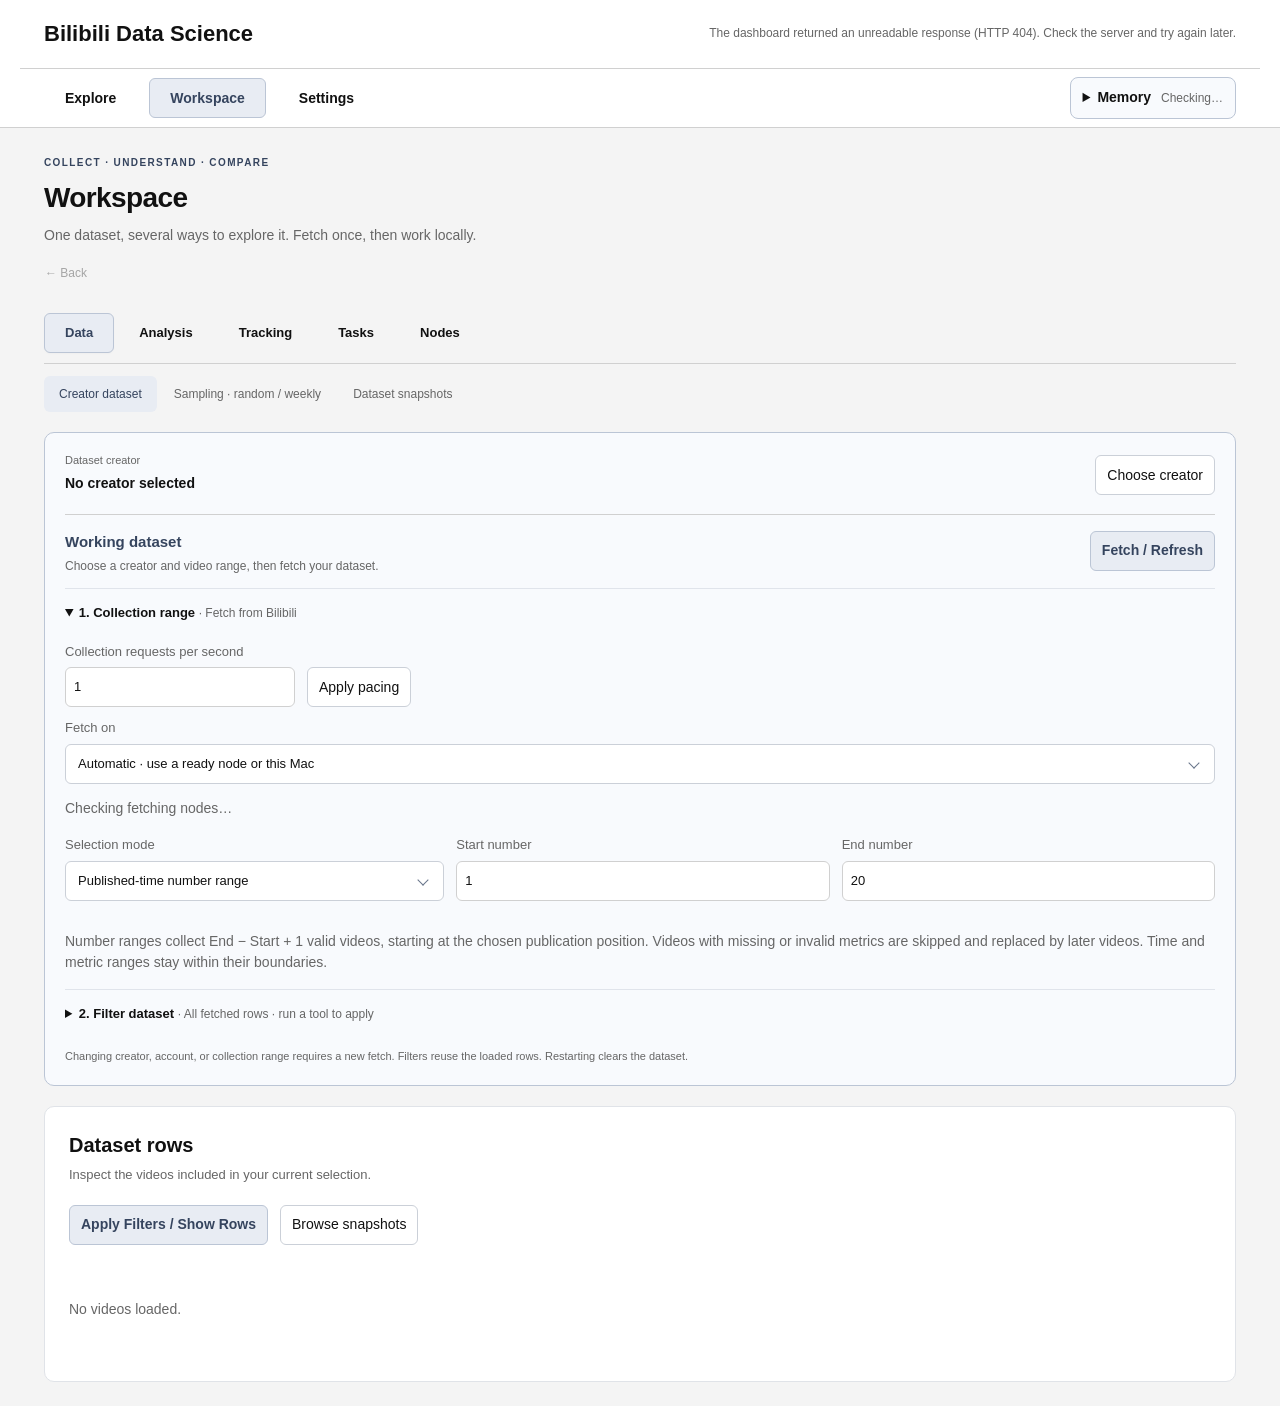
==== commit 12c80173: "main" ====
--- a/templates/dashboard.html
+++ b/templates/dashboard.html
@@ -15,11 +15,32 @@
     <h1>Bilibili Data Science</h1>
     <div id="status" class="muted">Loading...</div>
   </header>
+  <div class="global-toolbar">
   <nav class="main-nav" aria-label="Main navigation">
     <button data-section="explore">Explore</button>
     <button data-section="workspace" aria-current="page">Workspace</button>
     <button data-section="settings">Settings</button>
   </nav>
+      <details id="memory-panel" class="memory-panel">
+        <summary title="Software memory usage"><span class="memory-label">Memory</span> <span id="memory-summary" class="muted">Checking…</span></summary>
+        <div class="memory-content">
+          <div class="page-heading"><h3>Software memory</h3><button id="memory-refresh" type="button" disabled>Refresh memory usage</button></div>
+          <dl class="memory-metrics">
+            <div><dt>Whole server process · RSS</dt><dd id="memory-server">—</dd></div>
+            <div><dt>Estimated raw datasets</dt><dd id="memory-datasets">—</dd></div>
+            <div><dt>Retained collections</dt><dd id="memory-collections">—</dd></div>
+            <div><dt>Browser-reported JS heap</dt><dd id="memory-browser">—</dd></div>
+          </dl>
+          <p id="memory-time" class="muted"></p>
+          <p class="muted">Server RAM includes fetching, tracking, analysis, libraries and caches. Dataset estimates are part of that total; they sample up to 100 rows per list and exclude derived results. Releasing rows makes memory reusable, so the process total may stay high.</p>
+          <p class="muted">Browser heap reporting depends on your browser and can include other tabs. Full browser RAM is separate: use Activity Monitor → Memory to inspect its processes. Fetching nodes report their own process RAM below; these measurements are shown separately.</p>
+          <h4>Loaded datasets</h4><div id="memory-retained" class="analysis-table"></div>
+          <p id="memory-caches" class="muted"></p>
+          <h4>Fetching nodes</h4><div id="memory-nodes" class="analysis-table"></div>
+          <p id="memory-error" class="error-message" role="status" hidden></p>
+        </div>
+      </details>
+  </div>
   </div>
   <main>
     <div class="work">
@@ -65,6 +86,7 @@
         <details id="analysis-provenance" hidden><summary>Collection scope</summary><p id="analysis-scope-status" class="muted"></p></details>
         <div id="analysis-cohort-filters" class="row" hidden><label>Minimum views<input id="analysis-min-views" type="number" min="0" step="1" placeholder="No minimum"></label><label>Maximum views<input id="analysis-max-views" type="number" min="0" step="1" placeholder="No maximum"></label><span class="muted">Inclusive · run a tool to apply</span></div></div>
         <button id="analysis-creator-filters" type="button" data-config-panel="videos">Data &amp; filters</button>
+        <button id="release-analysis-collection" type="button" data-release-collection hidden title="Discard unsaved rows and derived results. Saved snapshots remain available.">Release from memory</button>
       </aside>
       <section class="selection-card" aria-label="Working dataset">
         <div id="dataset-creator-slot">
@@ -161,7 +183,7 @@
       </section>
       <section id="panel-videos" class="panel active">
         <div class="page-heading"><div><h2>Dataset rows</h2><p class="muted">Inspect the videos included in your current selection.</p></div></div>
-        <div class="actions"><button id="list-videos" class="primary">Apply Filters / Show Rows</button><button data-panel="snapshots">Browse snapshots</button></div>
+        <div class="actions"><button id="list-videos" class="primary">Apply Filters / Show Rows</button><button data-panel="snapshots">Browse snapshots</button><button id="release-creator-dataset" type="button" data-release-collection="creator" hidden title="Discard unsaved rows and derived results. Saved snapshots remain available.">Release from memory</button></div>
         <div id="creator-snapshot-choice"></div>
         <div id="videos-progress" class="progress panel-progress" role="status" hidden></div>
         <div id="videos-result" class="result"></div>
--- a/static/css/dashboard.css
+++ b/static/css/dashboard.css
@@ -30,8 +30,10 @@
 input[type="checkbox"], input[type="radio"], progress { accent-color: var(--accent); }
 header, nav { background: var(--panel); border-bottom: 1px solid var(--line); }
 header { padding: 18px 24px; display: flex; flex-wrap: wrap; gap: 8px 28px; align-items: center; }
-.global-navigation { position: sticky; top: 0; z-index: 10; background: var(--panel); }
-.global-navigation .main-nav { position: static; }
+.global-navigation { position: sticky; top: 0; z-index: 10; background: var(--panel); border-bottom: 1px solid var(--line); }
+.global-navigation > header { max-width: 1240px; margin-inline: auto; }
+.global-toolbar { display: flex; align-items: center; gap: 12px; max-width: 1240px; margin-inline: auto; padding: 8px 24px; }
+.global-navigation .main-nav { position: static; flex: 1; min-width: 0; padding: 0; border: 0; }
 #menu-back { width: 224px; max-width: 100%; height: 32px; padding-inline: 0; margin: 0; font-size: 12px; font-weight: 400; text-align: left; border-color: transparent; background: transparent; color: var(--muted); white-space: nowrap; overflow: hidden; text-overflow: ellipsis; }
 #status { margin-left: auto; max-width: 620px; font-size: 12px; overflow-wrap: anywhere; }
 h1, h2, h3 { margin: 0; }
@@ -133,6 +135,7 @@
 .single-video-group h3 { margin: 0 0 12px; }
 .single-video-description { white-space: pre-wrap; overflow-wrap: anywhere; }
 .error-message { color: #9f1c1c; }
+.feedback-dismiss { margin-left: 12px; padding: 4px 10px; min-height: 30px; font-size: 12px; }
 .creator-list { display: grid; max-height: 55vh; overflow: auto; }
 .creator {
   display: grid;
@@ -327,7 +330,17 @@
 .workspace-heading p { margin: 6px 0 0; max-width: 680px; }
 .page-history { margin-top: 8px; min-height: 32px; }
 .workspace-heading .eyebrow { color: var(--accent-text); font-size: 10px; font-weight: 700; letter-spacing: 1.4px; margin: 0 0 8px; }
-.memory-badge { flex-shrink: 0; border: 1px solid var(--accent-border); border-radius: 20px; color: var(--accent-text); background: var(--accent-soft); padding: 5px 10px; font-size: 11px; margin-top: 8px; }
+.memory-panel { flex-shrink: 0; margin: 0; border: 1px solid var(--accent-border); border-radius: 8px; background: var(--accent-tint); }
+.memory-panel > summary { min-height: 40px; padding: 9px 12px; font-weight: 600; white-space: nowrap; }
+.memory-panel > summary:focus-visible { outline: 2px solid var(--accent); outline-offset: 2px; border-radius: 8px; }
+#memory-summary { margin-left: 6px; font-size: 12px; font-weight: 400; font-variant-numeric: tabular-nums; }
+.memory-panel[open] { background: var(--accent-soft); }
+.memory-content { position: fixed; top: var(--memory-panel-top, 128px); right: max(16px, calc((100vw - 1240px) / 2 + 24px)); width: min(700px, calc(100vw - 32px)); max-height: calc(100dvh - var(--memory-panel-top, 128px) - 16px); overflow-y: auto; overscroll-behavior: contain; padding: 16px; border: 1px solid var(--accent-border); border-radius: 10px; background: var(--panel); box-shadow: 0 12px 36px #00000024; z-index: 20; }
+.memory-content .page-heading { margin-top: 4px; }
+.memory-metrics { display: grid; grid-template-columns: repeat(auto-fit, minmax(180px, 1fr)); gap: 12px; margin: 12px 0; }
+.memory-metrics > div { padding: 12px; background: var(--accent-soft); border-radius: 6px; }
+.memory-metrics dt { font-size: 12px; color: var(--muted); }
+.memory-metrics dd { margin: 6px 0 0; font-size: 20px; font-weight: 650; color: var(--accent-text); }
 .tool-nav { position: static; z-index: auto; display: flex; flex-wrap: wrap; gap: 4px; padding: 0 0 12px; background: transparent; border: 0; }
 .tool-nav button { border-color: transparent; background: transparent; padding-inline: 14px; font-size: 13px; }
 .tool-nav button[aria-current="page"] { background: var(--accent-soft); color: var(--accent-text); border-color: var(--accent-border); box-shadow: 0 1px 2px #00000006; }
@@ -366,7 +379,6 @@
   .tool-nav button { width: auto; padding: 7px 10px; font-size: 12px; }
   .workspace-heading { flex-wrap: wrap; gap: 4px; }
   .workspace-heading h2 { font-size: 24px; }
-  .memory-badge { margin-block: 6px; }
   .selection-card { padding: 16px; }
   .selection-card details > .grid { grid-template-columns: minmax(0, 1fr); }
   .dataset-heading { flex-wrap: wrap; gap: 4px; }
@@ -488,7 +500,10 @@
 #dataset-filter-status { margin: 0 0 12px; font-size: 12px; }
 
 @media (max-width: 700px) {
-  .global-navigation .main-nav { display: grid; grid-template-columns: repeat(3, minmax(0, 1fr)); }
+  .global-toolbar { padding-inline: 16px; gap: 8px; }
+  .global-navigation .main-nav { display: grid; grid-template-columns: repeat(3, minmax(0, 1fr)); gap: 4px; }
+  .global-navigation .main-nav button { padding-inline: 6px; }
+  .memory-panel > summary { padding-inline: 8px; }
   .creator-switcher { width: 100%; justify-content: flex-start; }
   .creator-menu { left: 0; right: auto; width: min(340px, calc(100vw - 64px)); }
 }
@@ -524,3 +539,15 @@
 .dataset-pacing { align-items: end; margin: 4px 0 12px; }
 .dataset-pacing label { flex: 0 1 230px; }
 .dataset-pacing p { flex: 1 1 240px; margin: 0 0 6px; font-size: 12px; }
+
+@media (max-width: 480px) {
+  .memory-label { display: none; }
+  #memory-summary { margin-left: 2px; }
+  .global-navigation .main-nav button { font-size: 12px; padding-inline: 4px; }
+}
+
+@media (max-width: 360px) {
+  .global-toolbar { padding-inline: 8px; gap: 6px; }
+  .global-navigation .main-nav { gap: 2px; }
+  .global-navigation .main-nav button { padding-inline: 2px; }
+}
